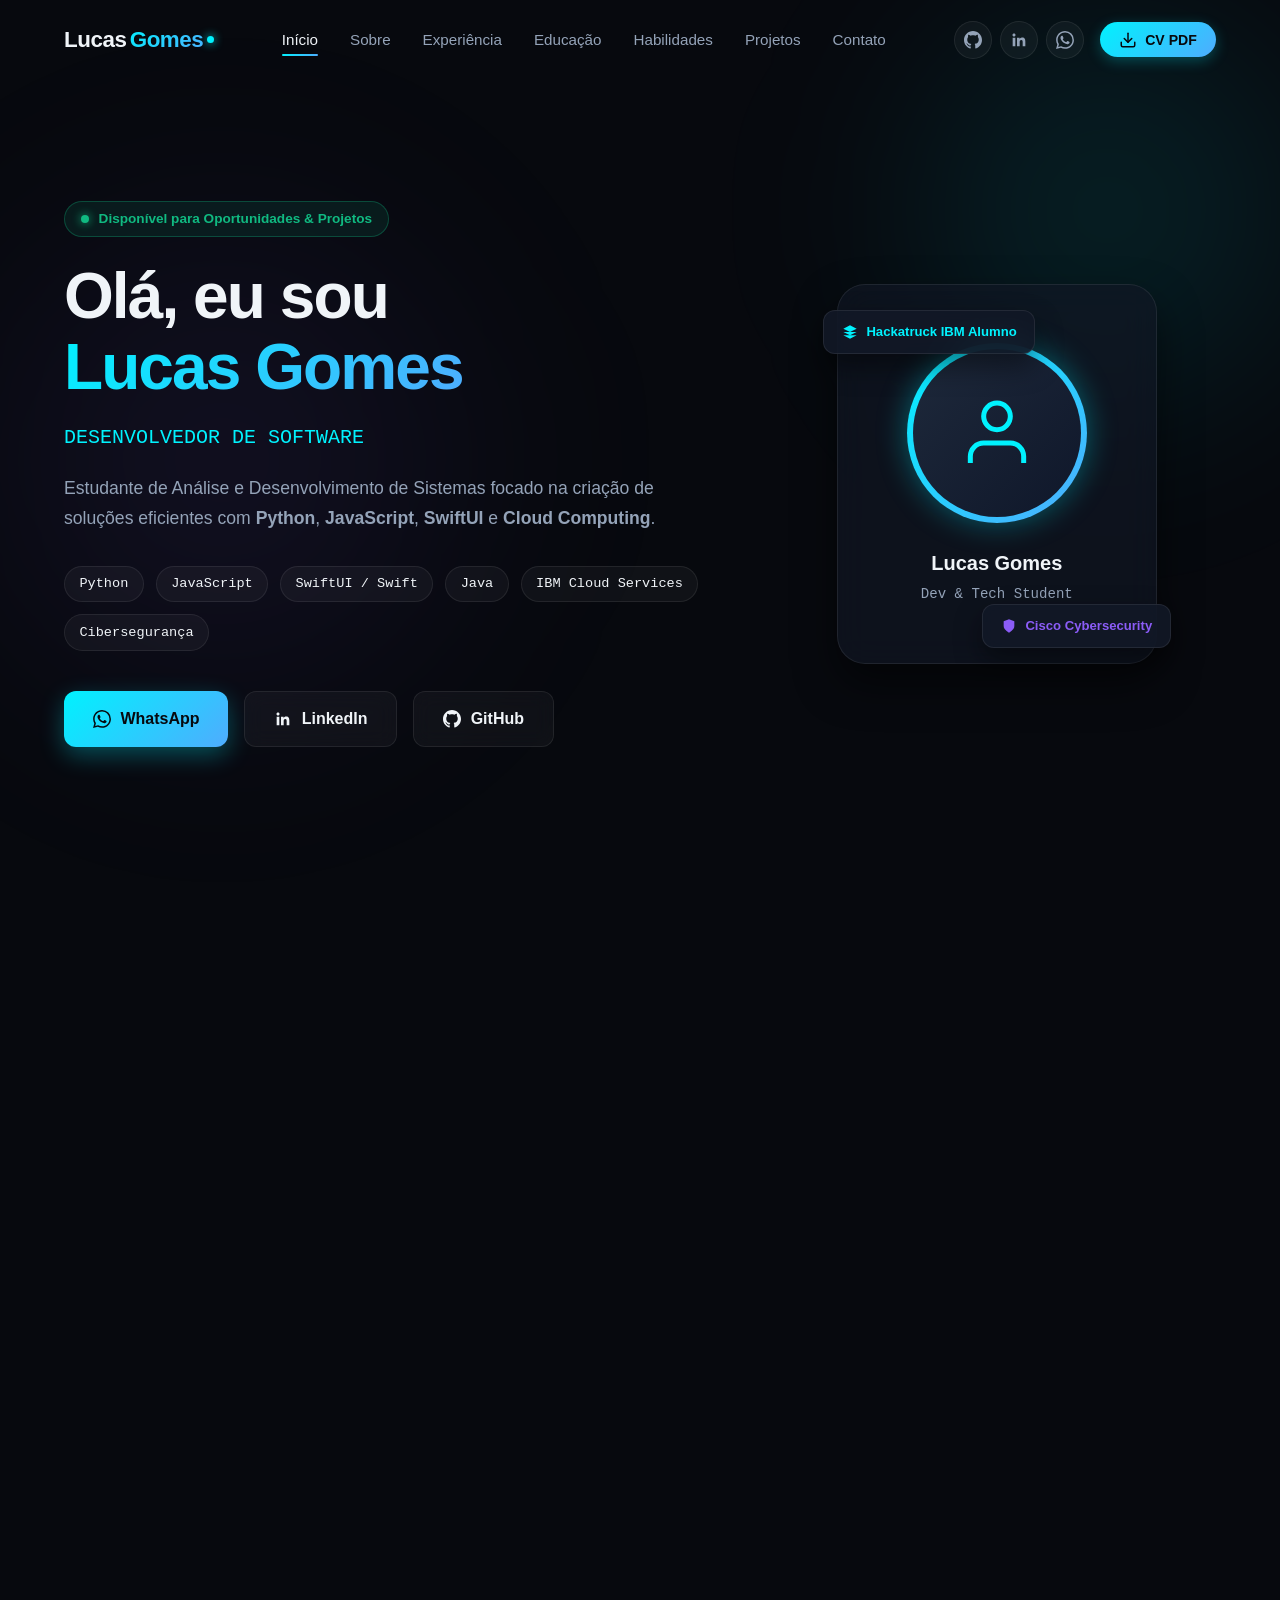
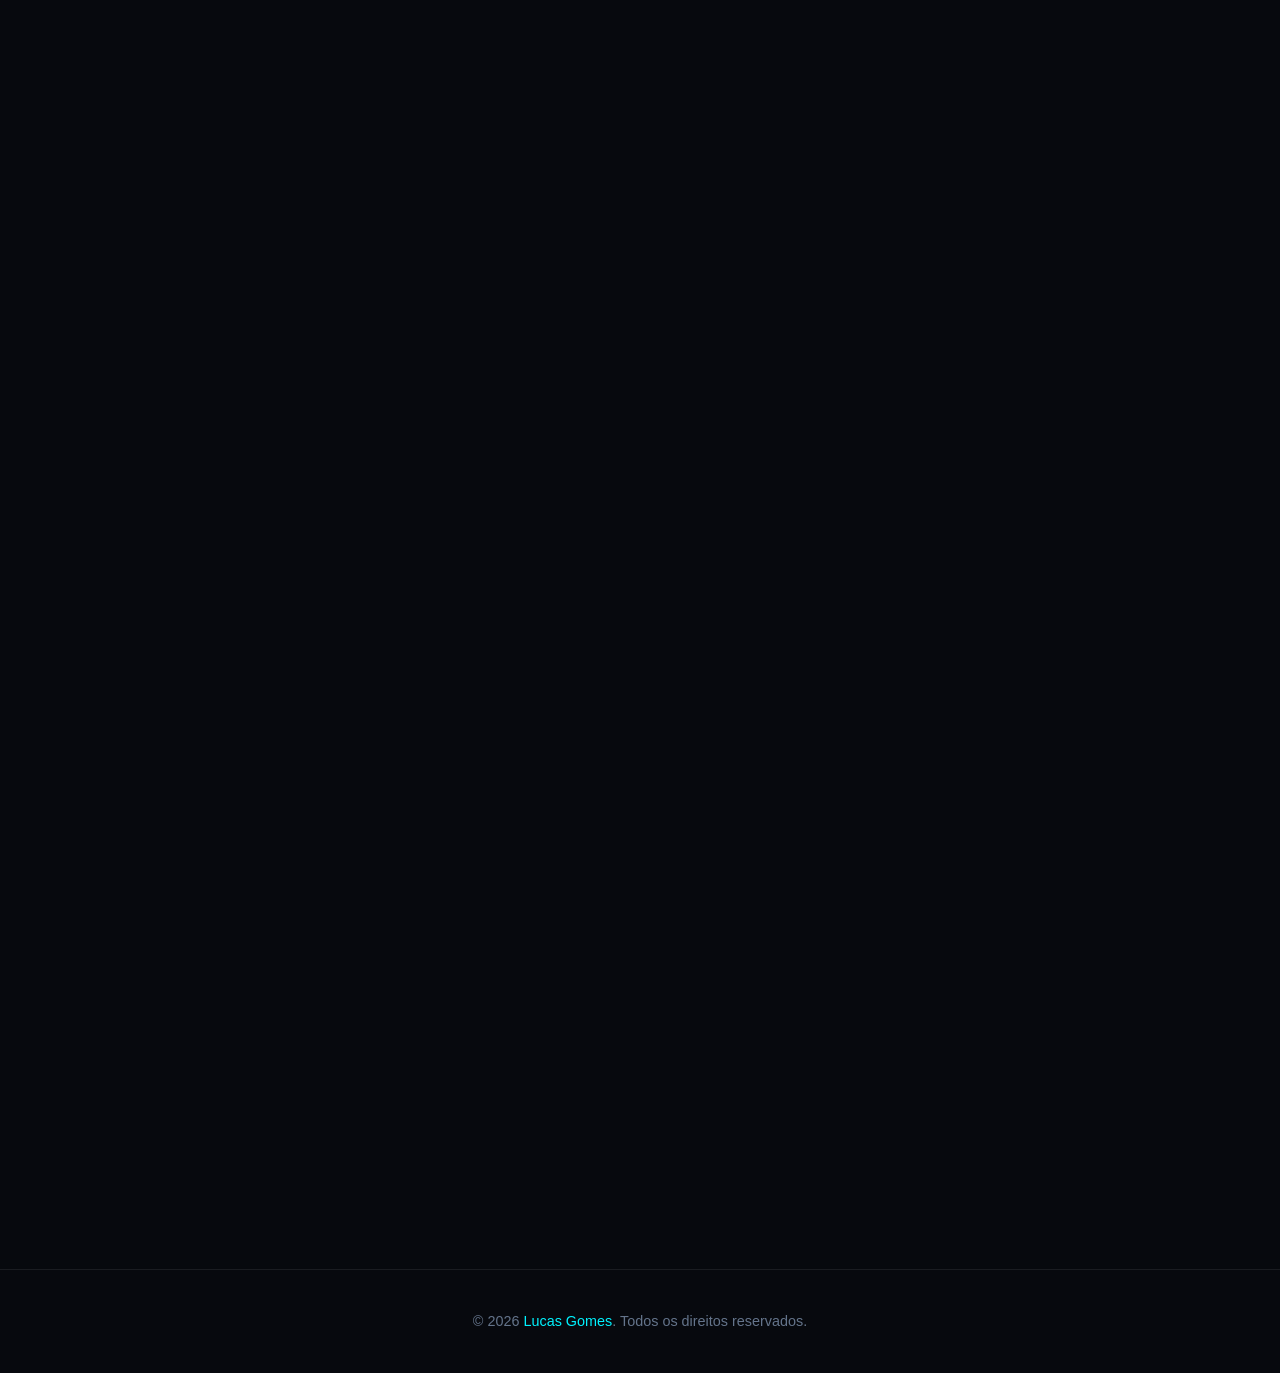
==== index.html @ c1128076 "feat: site curriculo inicial" ====
<!DOCTYPE html>
<html lang="pt-BR" id="html-root">

<head>
  <meta charset="UTF-8" />
  <meta name="viewport" content="width=device-width, initial-scale=1.0" />

  <!-- Primary Meta Tags -->
  <title>Lucas Gomes - Desenvolvedor & Estudante de Tecnologia | Portfólio</title>
  <meta name="title" content="Lucas Gomes - Desenvolvedor & Estudante de Tecnologia | Portfólio" />
  <meta name="description"
    content="Portfólio de Lucas Gomes - Desenvolvedor com foco em Python, JavaScript, SwiftUI, Java e Cloud Services. Confira experiências, formações e projetos." />
  <meta name="keywords"
    content="Lucas Gomes, Desenvolvedor, Python, JavaScript, SwiftUI, Java, IBM Cloud, Cibersegurança, ADS UNIFOR, UFC, Hackatruck, Developer Portfolio" />
  <meta name="author" content="Lucas Gomes" />
  <meta name="theme-color" content="#07090e" />

  <!-- Open Graph / Facebook -->
  <meta property="og:type" content="website" />
  <meta property="og:title" content="Lucas Gomes - Desenvolvedor & Estudante de Tecnologia" />
  <meta property="og:description"
    content="Desenvolvedor com foco em Python, JavaScript, SwiftUI e soluções eficientes. Conheça minhas habilidades e trajetórias." />
  <meta property="og:image" content="https://github.com/luckhaosbb.png" />

  <!-- Twitter Cards -->
  <meta name="twitter:card" content="summary_large_image" />
  <meta name="twitter:title" content="Lucas Gomes - Desenvolvedor & Estudante de Tecnologia" />
  <meta name="twitter:description"
    content="Desenvolvedor com foco em Python, JavaScript, SwiftUI e soluções eficientes. Conheça minhas habilidades e trajetórias." />
  <meta name="twitter:image" content="https://github.com/luckhaosbb.png" />

  <!-- Favicon SVG -->
  <link rel="icon" type="image/svg+xml"
    href="data:image/svg+xml,%3Csvg xmlns='http://www.w3.org/2000/svg' viewBox='0 0 32 32'%3E%3Crect width='32' height='32' rx='8' fill='%2307090e'/%3E%3Ctext x='50%25' y='55%25' font-family='sans-serif' font-size='15' font-weight='800' fill='%2300f2fe' text-anchor='middle' dominant-baseline='middle'%3ELG%3C/text%3E%3C/svg%3E" />

  <!-- Content Security Policy -->
  <meta http-equiv="Content-Security-Policy"
    content="default-src 'self'; script-src 'self'; style-src 'self' https://fonts.googleapis.com; font-src https://fonts.gstatic.com; img-src 'self' data: https://github.com https://*.githubusercontent.com; connect-src 'self';" />

  <!-- Fonts & Icons -->
  <link rel="preconnect" href="https://fonts.googleapis.com" />
  <link rel="preconnect" href="https://fonts.gstatic.com" crossorigin />
  <link rel="stylesheet"
    href="https://fonts.googleapis.com/css2?family=JetBrains+Mono:wght@400;500;600&family=Plus+Jakarta+Sans:wght@300;400;500;600;700;800&display=swap" />
  <link rel="stylesheet" href="style.css" />

  <!-- Schema.org Data Structured JSON-LD -->
  <script type="application/ld+json">
    {
      "@context": "https://schema.org",
      "@type": "Person",
      "name": "Lucas Gomes",
      "jobTitle": "Desenvolvedor de Software",
      "email": "mailto:lucasgomesfor66@gmail.com",
      "telephone": "+5585997893548",
      "address": {
        "@type": "PostalAddress",
        "addressLocality": "Fortaleza",
        "addressRegion": "CE",
        "addressCountry": "BR"
      },
      "sameAs": [
        "https://github.com/luckhaosbb",
        "https://linkedin.com/in/lucas-gomes-ab49582bb"
      ],
      "knowsAbout": [
        "Python",
        "JavaScript",
        "SwiftUI",
        "Swift",
        "Java",
        "IBM Cloud",
        "Cibersegurança",
        "Análise de Dados"
      ]
    }
    </script>
</head>

<body>
  <!-- Accessibility Skip Link -->
  <a href="#main-content" class="skip-link">Pular para o conteúdo principal</a>

  <!-- Ambient Background Particle Lights -->
  <div class="bg-ambient" aria-hidden="true">
    <div class="glow-orb-1"></div>
    <div class="glow-orb-2"></div>
  </div>

  <!-- ═══════════════════════ HEADER / NAVBAR ═══════════════════════ -->
  <header id="navbar" role="banner">
    <div class="container nav-container">
      <a href="#home" class="logo" aria-label="Ir para início">
        Lucas<span class="logo-accent">Gomes</span>
        <span class="logo-dot"></span>
      </a>

      <nav role="navigation" aria-label="Menu principal">
        <ul class="nav-menu" id="nav-menu">
          <li><a href="#home" class="nav-link active">Início</a></li>
          <li><a href="#about" class="nav-link">Sobre</a></li>
          <li><a href="#experience" class="nav-link">Experiência</a></li>
          <li><a href="#education" class="nav-link">Educação</a></li>
          <li><a href="#skills" class="nav-link">Habilidades</a></li>
          <li><a href="#projects" class="nav-link">Projetos</a></li>
          <li><a href="#contact" class="nav-link">Contato</a></li>
        </ul>
      </nav>

      <div class="nav-actions">
        <div class="nav-social" aria-label="Redes sociais">
          <a href="https://github.com/luckhaosbb" target="_blank" rel="noopener noreferrer" class="social-icon"
            title="GitHub (luckhaosbb)" aria-label="GitHub">
            <svg width="18" height="18" viewBox="0 0 24 24" fill="currentColor">
              <path
                d="M12 0c-6.626 0-12 5.373-12 12 0 5.302 3.438 9.8 8.207 11.387.599.111.793-.261.793-.577v-2.234c-3.338.726-4.033-1.416-4.033-1.416-.546-1.387-1.333-1.756-1.333-1.756-1.089-.745.083-.729.083-.729 1.205.084 1.839 1.237 1.839 1.237 1.07 1.834 2.807 1.304 3.492.997.107-.775.418-1.305.762-1.604-2.665-.305-5.467-1.334-5.467-5.931 0-1.311.469-2.381 1.236-3.221-.124-.303-.535-1.524.117-3.176 0 0 1.008-.322 3.301 1.23.957-.266 1.983-.399 3.003-.404 1.02.005 2.047.138 3.006.404 2.291-1.552 3.297-1.23 3.297-1.23.653 1.653.242 2.874.118 3.176.77.84 1.235 1.911 1.235 3.221 0 4.609-2.807 5.624-5.479 5.921.43.372.823 1.102.823 2.222v3.293c0 .319.192.694.801.576 4.765-1.589 8.199-6.086 8.199-11.386 0-6.627-5.373-12-12-12z" />
            </svg>
          </a>
          <a href="https://www.linkedin.com/in/lucas-gomes-ab49582bb/" target="_blank" rel="noopener noreferrer"
            class="social-icon" title="LinkedIn Profile" aria-label="LinkedIn">
            <svg width="18" height="18" viewBox="0 0 24 24" fill="currentColor">
              <path
                d="M20.447 20.452h-3.554v-5.569c0-1.328-.027-3.037-1.852-3.037-1.853 0-2.136 1.445-2.136 2.939v5.667H9.351V9h3.414v1.561h.046c.477-.9 1.637-1.85 3.37-1.85 3.601 0 4.267 2.37 4.267 5.455v6.286zM5.337 7.433c-1.144 0-2.063-.926-2.063-2.065 0-1.138.92-2.063 2.063-2.063 1.14 0 2.064.925 2.064 2.063 0 1.139-.925 2.065-2.064 2.065zm1.782 13.019H3.555V9h3.564v11.452z" />
            </svg>
          </a>
          <a href="https://wa.me/5585997893548?text=Ol%C3%A1%20Lucas!%20Vim%20pelo%20seu%20portf%C3%B3lio"
            target="_blank" rel="noopener noreferrer" class="social-icon" title="WhatsApp (85 9 97893548)"
            aria-label="WhatsApp">
            <svg width="18" height="18" viewBox="0 0 24 24" fill="currentColor">
              <path
                d="M17.472 14.382c-.297-.149-1.758-.867-2.03-.967-.273-.099-.471-.148-.67.15-.197.297-.767.966-.94 1.164-.173.199-.347.223-.644.075-.297-.15-1.255-.463-2.39-1.475-.883-.788-1.48-1.761-1.653-2.059-.173-.297-.018-.458.13-.606.134-.133.298-.347.446-.52.149-.174.198-.298.298-.497.099-.198.05-.371-.025-.52-.075-.149-.669-1.612-.916-2.207-.242-.579-.487-.5-.669-.51-.173-.008-.371-.01-.57-.01-.198 0-.52.074-.792.372-.272.297-1.04 1.016-1.04 2.479 0 1.462 1.065 2.875 1.213 3.074.149.198 2.096 3.2 5.077 4.487.709.306 1.262.489 1.694.625.712.227 1.36.195 1.871.118.571-.085 1.758-.719 2.006-1.413.248-.694.248-1.289.173-1.413-.074-.124-.272-.198-.57-.347m-5.421 7.403h-.004a9.87 9.87 0 01-5.031-1.378l-.361-.214-3.741.982.998-3.648-.235-.374a9.86 9.86 0 01-1.51-5.26c.001-5.45 4.436-9.884 9.888-9.884 2.64 0 5.122 1.03 6.988 2.898a9.825 9.825 0 012.893 6.994c-.003 5.45-4.437 9.884-9.885 9.884m8.413-18.297A11.815 11.815 0 0012.05 0C5.495 0 .16 5.335.157 11.892c0 2.096.547 4.142 1.588 5.945L.057 24l6.305-1.654a11.882 11.882 0 005.683 1.448h.005c6.554 0 11.89-5.335 11.893-11.893a11.821 11.821 0 00-3.48-8.413Z" />
            </svg>
          </a>
        </div>

        <button class="btn-nav-cv" data-action="print" title="Imprimir / Salvar Currículo em PDF">
          <svg width="18" height="18" viewBox="0 0 24 24" fill="none" stroke="currentColor" stroke-width="2"
            stroke-linecap="round" stroke-linejoin="round">
            <path d="M21 15v4a2 2 0 0 1-2 2H5a2 2 0 0 1-2-2v-4" />
            <polyline points="7 10 12 15 17 10" />
            <line x1="12" y1="15" x2="12" y2="3" />
          </svg>
          <span>CV PDF</span>
        </button>

        <button class="mobile-toggle" id="mobile-toggle" aria-label="Abrir menu de navegação" aria-expanded="false">
          <svg width="24" height="24" viewBox="0 0 24 24" fill="none" stroke="currentColor" stroke-width="2">
            <path d="M3 12h18M3 6h18M3 18h18" />
          </svg>
        </button>
      </div>
    </div>
  </header>

  <!-- ═══════════════════════ MAIN CONTENT ═══════════════════════ -->
  <main id="main-content">

    <!-- ═════════ HERO SECTION ═════════ -->
    <section id="home" class="hero">
      <div class="container">
        <div class="hero-grid">

          <div class="hero-content">
            <div class="hero-status-pill">
              <span class="status-dot"></span>
              <span>Disponível para Oportunidades & Projetos</span>
            </div>

            <h1 class="hero-title">
              Olá, eu sou <br />
              <span class="gradient-text">Lucas Gomes</span>
            </h1>

            <p class="hero-subtitle">DESENVOLVEDOR DE SOFTWARE</p>

            <!-- Print-Only Contact Bar for PDF Resume -->
            <div class="print-only print-contact-bar">
              <div class="print-contact-item">
                <svg width="14" height="14" viewBox="0 0 24 24" fill="none" stroke="currentColor" stroke-width="2">
                  <path d="M4 4h16c1.1 0 2 .9 2 2v12c0 1.1-.9 2-2 2H4c-1.1 0-2-.9-2-2V6c0-1.1.9-2 2-2z" />
                  <polyline points="22,6 12,13 2,6" />
                </svg>
                <span>lucasgomesfor66@gmail.com</span>
              </div>
              <div class="print-contact-item">
                <svg width="14" height="14" viewBox="0 0 24 24" fill="none" stroke="currentColor" stroke-width="2">
                  <path
                    d="M22 16.92v3a2 2 0 0 1-2.18 2 19.79 19.79 0 0 1-8.63-3.07 19.5 19.5 0 0 1-6-6 19.79 19.79 0 0 1-3.07-8.67A2 2 0 0 1 4.11 2h3a2 2 0 0 1 2 1.72 12.84 12.84 0 0 0 .7 2.81 2 2 0 0 1-.45 2.11L8.09 9.91a16 16 0 0 0 6 6l1.27-1.27a2 2 0 0 1 2.11-.45 12.84 12.84 0 0 0 2.81.7A2 2 0 0 1 22 16.92z" />
                </svg>
                <span>(85) 9 97893548</span>
              </div>
              <div class="print-contact-item">
                <svg width="14" height="14" viewBox="0 0 24 24" fill="none" stroke="currentColor" stroke-width="2">
                  <path d="M21 10c0 7-9 13-9 13s-9-6-9-13a9 9 0 0 1 18 0z" />
                  <circle cx="12" cy="10" r="3" />
                </svg>
                <span>Fortaleza, CE</span>
              </div>
              <div class="print-contact-item">
                <svg width="14" height="14" viewBox="0 0 24 24" fill="currentColor">
                  <path
                    d="M12 0c-6.626 0-12 5.373-12 12 0 5.302 3.438 9.8 8.207 11.387.599.111.793-.261.793-.577v-2.234c-3.338.726-4.033-1.416-4.033-1.416-.546-1.387-1.333-1.756-1.333-1.756-1.089-.745.083-.729.083-.729 1.205.084 1.839 1.237 1.839 1.237 1.07 1.834 2.807 1.304 3.492.997.107-.775.418-1.305.762-1.604-2.665-.305-5.467-1.334-5.467-5.931 0-1.311.469-2.381 1.236-3.221-.124-.303-.535-1.524.117-3.176 0 0 1.008-.322 3.301 1.23.957-.266 1.983-.399 3.003-.404 1.02.005 2.047.138 3.006.404 2.291-1.552 3.297-1.23 3.297-1.23.653 1.653.242 2.874.118 3.176.77.84 1.235 1.911 1.235 3.221 0 4.609-2.807 5.624-5.479 5.921.43.372.823 1.102.823 2.222v3.293c0 .319.192.694.801.576 4.765-1.589 8.199-6.086 8.199-11.386 0-6.627-5.373-12-12-12z" />
                </svg>
                <span>github.com/luckhaosbb</span>
              </div>
              <div class="print-contact-item">
                <svg width="14" height="14" viewBox="0 0 24 24" fill="currentColor">
                  <path
                    d="M20.447 20.452h-3.554v-5.569c0-1.328-.027-3.037-1.852-3.037-1.853 0-2.136 1.445-2.136 2.939v5.667H9.351V9h3.414v1.561h.046c.477-.9 1.637-1.85 3.37-1.85 3.601 0 4.267 2.37 4.267 5.455v6.286zM5.337 7.433c-1.144 0-2.063-.926-2.063-2.065 0-1.138.92-2.063 2.063-2.063 1.14 0 2.064.925 2.064 2.063 0 1.139-.925 2.065-2.064 2.065zm1.782 13.019H3.555V9h3.564v11.452z" />
                </svg>
                <span>linkedin.com/in/lucas-gomes-ab49582bb</span>
              </div>
            </div>

            <p class="hero-description">
              Estudante de Análise e Desenvolvimento de Sistemas focado na criação de soluções eficientes com
              <strong>Python</strong>, <strong>JavaScript</strong>, <strong>SwiftUI</strong> e <strong>Cloud
                Computing</strong>.
            </p>

            <div class="hero-tech-stack" aria-label="Tecnologias principais">
              <span class="tech-tag">Python</span>
              <span class="tech-tag">JavaScript</span>
              <span class="tech-tag">SwiftUI / Swift</span>
              <span class="tech-tag">Java</span>
              <span class="tech-tag">IBM Cloud Services</span>
              <span class="tech-tag">Cibersegurança</span>
            </div>

            <div class="hero-actions">
              <a href="https://wa.me/5585997893548?text=Ol%C3%A1%20Lucas!!%20Vim%20pelo%20seu%20portf%C3%B3lio"
                target="_blank" rel="noopener noreferrer" class="btn-primary">
                <svg width="18" height="18" viewBox="0 0 24 24" fill="currentColor">
                  <path
                    d="M17.472 14.382c-.297-.149-1.758-.867-2.03-.967-.273-.099-.471-.148-.67.15-.197.297-.767.966-.94 1.164-.173.199-.347.223-.644.075-.297-.15-1.255-.463-2.39-1.475-.883-.788-1.48-1.761-1.653-2.059-.173-.297-.018-.458.13-.606.134-.133.298-.347.446-.52.149-.174.198-.298.298-.497.099-.198.05-.371-.025-.52-.075-.149-.669-1.612-.916-2.207-.242-.579-.487-.5-.669-.51-.173-.008-.371-.01-.57-.01-.198 0-.52.074-.792.372-.272.297-1.04 1.016-1.04 2.479 0 1.462 1.065 2.875 1.213 3.074.149.198 2.096 3.2 5.077 4.487.709.306 1.262.489 1.694.625.712.227 1.36.195 1.871.118.571-.085 1.758-.719 2.006-1.413.248-.694.248-1.289.173-1.413-.074-.124-.272-.198-.57-.347m-5.421 7.403h-.004a9.87 9.87 0 01-5.031-1.378l-.361-.214-3.741.982.998-3.648-.235-.374a9.86 9.86 0 01-1.51-5.26c.001-5.45 4.436-9.884 9.888-9.884 2.64 0 5.122 1.03 6.988 2.898a9.825 9.825 0 012.893 6.994c-.003 5.45-4.437 9.884-9.885 9.884m8.413-18.297A11.815 11.815 0 0012.05 0C5.495 0 .16 5.335.157 11.892c0 2.096.547 4.142 1.588 5.945L.057 24l6.305-1.654a11.882 11.882 0 005.683 1.448h.005c6.554 0 11.89-5.335 11.893-11.893a11.821 11.821 0 00-3.48-8.413Z" />
                </svg>
                <span>WhatsApp</span>
              </a>

              <a href="https://www.linkedin.com/in/lucas-gomes-ab49582bb/" target="_blank" rel="noopener noreferrer"
                class="btn-secondary">
                <svg width="18" height="18" viewBox="0 0 24 24" fill="currentColor">
                  <path
                    d="M20.447 20.452h-3.554v-5.569c0-1.328-.027-3.037-1.852-3.037-1.853 0-2.136 1.445-2.136 2.939v5.667H9.351V9h3.414v1.561h.046c.477-.9 1.637-1.85 3.37-1.85 3.601 0 4.267 2.37 4.267 5.455v6.286zM5.337 7.433c-1.144 0-2.063-.926-2.063-2.065 0-1.138.92-2.063 2.063-2.063 1.14 0 2.064.925 2.064 2.063 0 1.139-.925 2.065-2.064 2.065zm1.782 13.019H3.555V9h3.564v11.452z" />
                </svg>
                <span>LinkedIn</span>
              </a>

              <a href="https://github.com/luckhaosbb" target="_blank" rel="noopener noreferrer" class="btn-secondary">
                <svg width="18" height="18" viewBox="0 0 24 24" fill="currentColor">
                  <path
                    d="M12 0c-6.626 0-12 5.373-12 12 0 5.302 3.438 9.8 8.207 11.387.599.111.793-.261.793-.577v-2.234c-3.338.726-4.033-1.416-4.033-1.416-.546-1.387-1.333-1.756-1.333-1.756-1.089-.745.083-.729.083-.729 1.205.084 1.839 1.237 1.839 1.237 1.07 1.834 2.807 1.304 3.492.997.107-.775.418-1.305.762-1.604-2.665-.305-5.467-1.334-5.467-5.931 0-1.311.469-2.381 1.236-3.221-.124-.303-.535-1.524.117-3.176 0 0 1.008-.322 3.301 1.23.957-.266 1.983-.399 3.003-.404 1.02.005 2.047.138 3.006.404 2.291-1.552 3.297-1.23 3.297-1.23.653 1.653.242 2.874.118 3.176.77.84 1.235 1.911 1.235 3.221 0 4.609-2.807 5.624-5.479 5.921.43.372.823 1.102.823 2.222v3.293c0 .319.192.694.801.576 4.765-1.589 8.199-6.086 8.199-11.386 0-6.627-5.373-12-12-12z" />
                </svg>
                <span>GitHub</span>
              </a>
            </div>
          </div>

          <!-- Avatar / Card Interativo -->
          <div class="hero-avatar-wrapper">
            <div class="avatar-card">
              <div class="avatar-image-frame">
                <img src="https://github.com/luckhaosbb.png" alt="Foto de perfil de Lucas Gomes" class="avatar-img"
                  id="avatar-img" width="180" height="180" fetchpriority="high" />
                <div class="avatar-svg-placeholder" id="avatar-placeholder">
                  <svg width="80" height="80" viewBox="0 0 24 24" fill="none" stroke="currentColor" stroke-width="1.5">
                    <path d="M20 21v-2a4 4 0 0 0-4-4H8a4 4 0 0 0-4 4v2" />
                    <circle cx="12" cy="7" r="4" />
                  </svg>
                </div>
              </div>

              <div class="avatar-info">
                <h3 class="avatar-name">Lucas Gomes</h3>
                <p class="avatar-role">Dev & Tech Student</p>
              </div>

              <!-- Badges Flutuantes -->
              <div class="floating-badge badge-1">
                <svg width="16" height="16" viewBox="0 0 24 24" fill="currentColor">
                  <path d="M12 2L2 7l10 5 10-5-10-5zM2 17l10 5 10-5M2 12l10 5 10-5" />
                </svg>
                <span>Hackatruck IBM Alumno</span>
              </div>

              <div class="floating-badge badge-2">
                <svg width="16" height="16" viewBox="0 0 24 24" fill="currentColor">
                  <path d="M12 22s8-4 8-10V5l-8-3-8 3v7c0 6 8 10 8 10z" />
                </svg>
                <span>Cisco Cybersecurity</span>
              </div>
            </div>
          </div>

        </div>
      </div>
    </section>

    <!-- ═════════ ABOUT / PERFIL SECTION ═════════ -->
    <section id="about" class="reveal">
      <div class="container">
        <div class="section-title-wrap">
          <span class="section-tag">// APRESENTAÇÃO</span>
          <h2 class="section-title">Sobre Mim</h2>
        </div>

        <div class="about-grid">
          <div class="glass-card about-text">
            <p>
              Sou estudante de programação comprometido com a evolução contínua e a aplicação prática da tecnologia para
              resolver problemas reais com eficiência e qualidade.
            </p>
            <p>
              Com sólida base acadêmica em <span class="about-highlight">Análise e Desenvolvimento de Sistemas
                (UNIFOR)</span> e background em <span class="about-highlight">Física (UFC)</span>, possuo forte
              capacidade analítica, facilidade para lógica de programação e autodidatismo.
            </p>
            <p>
              Recentemente participei da capacitação imersiva do <span class="about-highlight">Hackatruck MakerSpace
                (IBM & Instituto Eldorado)</span>, desenvolvendo aplicações em SwiftUI integradas a serviços de
              Inteligência Artificial e Cloud.
            </p>
          </div>

          <div class="quick-stats">
            <div class="stat-item">
              <div class="stat-number">100h+</div>
              <div class="stat-label">Capacitação Imersiva Cloud Swift/IBM</div>
            </div>

            <div class="stat-item">
              <div class="stat-number">4+</div>
              <div class="stat-label">Tecnologias Principais (Python, JS, Java, Swift)</div>
            </div>

            <div class="stat-item">
              <div class="stat-number">UFC</div>
              <div class="stat-label">Monitoria em Fundamentos de Programação</div>
            </div>

            <div class="stat-item">
              <div class="stat-number">2026</div>
              <div class="stat-label">Trilha Cibersegurança Júnior (Cisco)</div>
            </div>
          </div>
        </div>
      </div>
    </section>

    <!-- ═════════ EXPERIENCE SECTION (TIMELINE) ═════════ -->
    <section id="experience" class="reveal">
      <div class="container">
        <div class="section-title-wrap">
          <span class="section-tag">// TRAJETÓRIA</span>
          <h2 class="section-title">Experiência Profissional</h2>
        </div>

        <div class="timeline">

          <!-- Experience 1 -->
          <div class="timeline-item">
            <div class="timeline-dot"></div>
            <div class="glass-card">
              <div class="timeline-header">
                <div>
                  <h3 class="timeline-role">Motion Designer</h3>
                  <div class="timeline-company">Construmídia — Publicidade e Propaganda OOH</div>
                </div>
                <span class="timeline-period">2022 — Atual</span>
              </div>
              <ul class="timeline-list">
                <li>Criação e animação de conteúdos audiovisuais voltados para mídia Out of Home (OOH) e painéis
                  digitais de LED.</li>
                <li>Gestão de prazos, otimização de renderização e adaptação técnica para telas de grande formato.</li>
                <li>Trabalho colaborativo focado na eficiência e comunicação de alta performance visual.</li>
              </ul>
            </div>
          </div>

          <!-- Experience 2 -->
          <div class="timeline-item">
            <div class="timeline-dot"></div>
            <div class="glass-card">
              <div class="timeline-header">
                <div>
                  <h3 class="timeline-role">Monitor — Fundamentos de Programação</h3>
                  <div class="timeline-company">Universidade Federal do Ceará (UFC) | Curso de Física</div>
                </div>
                <span class="timeline-period">2023</span>
              </div>
              <ul class="timeline-list">
                <li>Auxílio direto e suporte acadêmico a estudantes no aprendizado de lógica de programação e estruturas
                  de dados.</li>
                <li>Reforço prático dos conceitos fundamentais de algoritmos e resolução de problemas computacionais.
                </li>
                <li>Desenvolvimento de metodologias claras de comunicação e mentoria técnica.</li>
              </ul>
            </div>
          </div>

        </div>
      </div>
    </section>

    <!-- ═════════ EDUCATION SECTION ═════════ -->
    <section id="education" class="reveal">
      <div class="container">
        <div class="section-title-wrap">
          <span class="section-tag">// FORMAÇÃO ACADÊMICA</span>
          <h2 class="section-title">Educação & Especializações</h2>
        </div>

        <div class="edu-grid">

          <!-- Edu 1 -->
          <div class="glass-card edu-card">
            <div class="edu-icon-wrap">
              <svg width="24" height="24" viewBox="0 0 24 24" fill="none" stroke="currentColor" stroke-width="2">
                <path d="M12 2L2 7l10 5 10-5-10-5zM2 17l10 5 10-5M2 12l10 5 10-5" />
              </svg>
            </div>
            <span class="edu-institution">Instituto Eldorado & IBM</span>
            <h3 class="edu-degree">Hackatruck MakerSpace</h3>
            <p class="edu-meta">Nov. 2025 | Carga Horária: 100h</p>
            <ul class="edu-details">
              <li>Práticas de Cloud Services e desenvolvimento iOS usando Swift e SwiftUI.</li>
              <li>Integração de serviços IBM Cloud: Node-RED, Speech to Text, Text to Speech e Translate.</li>
              <li>Criação de interfaces responsivas com SwiftUI Views, Lists e Navigation.</li>
              <li>Metodologia Challenge-Based Learning (CBL) aplicada a projetos reais.</li>
            </ul>
          </div>

          <!-- Edu 2 -->
          <div class="glass-card edu-card">
            <div class="edu-icon-wrap">
              <svg width="24" height="24" viewBox="0 0 24 24" fill="none" stroke="currentColor" stroke-width="2">
                <path d="M22 10v6M2 10l10-5 10 5-10 5z" />
                <path d="M6 12v5c3 3 9 3 12 0v-5" />
              </svg>
            </div>
            <span class="edu-institution">UNIFOR — Universidade de Fortaleza</span>
            <h3 class="edu-degree">Análise e Desenvolvimento de Sistemas</h3>
            <p class="edu-meta">Graduação (2025 — Em Andamento)</p>
            <ul class="edu-details">
              <li>Fundamentos sólidos de JavaScript e desenvolvimento web.</li>
              <li>Programação estruturada e orientada a objetos em Java.</li>
              <li>Desenvolvimento de projetos integradores e engenharia de software.</li>
            </ul>
          </div>

          <!-- Edu 3 -->
          <div class="glass-card edu-card">
            <div class="edu-icon-wrap">
              <svg width="24" height="24" viewBox="0 0 24 24" fill="none" stroke="currentColor" stroke-width="2">
                <path d="M12 22s8-4 8-10V5l-8-3-8 3v7c0 6 8 10 8 10z" />
              </svg>
            </div>
            <span class="edu-institution">Cisco Networking Academy</span>
            <h3 class="edu-degree">Trilha Cibersegurança Júnior</h3>
            <p class="edu-meta">Especialização (Cursando 2026)</p>
            <ul class="edu-details">
              <li>Fundamentos de Segurança da Informação e Ethical Hacking básico.</li>
              <li>Redes de computadores, arquitetura de protocolos e análise de pacotes.</li>
              <li>Introdução a operações SOC e análise de vulnerabilidades.</li>
            </ul>
          </div>

          <!-- Edu 4 -->
          <div class="glass-card edu-card">
            <div class="edu-icon-wrap">
              <svg width="24" height="24" viewBox="0 0 24 24" fill="none" stroke="currentColor" stroke-width="2">
                <line x1="18" y1="20" x2="18" y2="10" />
                <line x1="12" y1="20" x2="12" y2="4" />
                <line x1="6" y1="20" x2="6" y2="14" />
              </svg>
            </div>
            <span class="edu-institution">UFC — Universidade Federal do Ceará</span>
            <h3 class="edu-degree">Física (Graduação)</h3>
            <p class="edu-meta">Turma de 2023</p>
            <ul class="edu-details">
              <li>Manipulação e análise estatística de dados científicos utilizando Python.</li>
              <li>Raciocínio lógico quantitativo e resolução avançada de modelos matemáticos.</li>
            </ul>
          </div>

        </div>
      </div>
    </section>

    <!-- ═════════ SKILLS SECTION ═════════ -->
    <section id="skills" class="reveal">
      <div class="container">
        <div class="section-title-wrap">
          <span class="section-tag">// COMPETÊNCIAS</span>
          <h2 class="section-title">Habilidades & Tecnologias</h2>
        </div>

        <div class="skills-filter">
          <button class="filter-btn active" data-filter="all">Todas</button>
          <button class="filter-btn" data-filter="lang">Linguagens</button>
          <button class="filter-btn" data-filter="cloud">Cloud & Tools</button>
          <button class="filter-btn" data-filter="sec">Cibersegurança</button>
          <button class="filter-btn" data-filter="soft">Competências</button>
        </div>

        <div class="skills-grid" id="skills-grid">

          <!-- Python -->
          <div class="skill-card" data-category="lang">
            <div class="skill-icon">🐍</div>
            <div class="skill-info">
              <h4>Python</h4>
              <p>Manipulação de dados & scripts</p>
            </div>
          </div>

          <!-- JavaScript -->
          <div class="skill-card" data-category="lang">
            <div class="skill-icon">⚡</div>
            <div class="skill-info">
              <h4>JavaScript</h4>
              <p>Lógica web & interatividade</p>
            </div>
          </div>

          <!-- SwiftUI & Swift -->
          <div class="skill-card" data-category="lang">
            <div class="skill-icon">📱</div>
            <div class="skill-info">
              <h4>Swift & SwiftUI</h4>
              <p>Apps iOS & interfaces modernas</p>
            </div>
          </div>

          <!-- Java -->
          <div class="skill-card" data-category="lang">
            <div class="skill-icon">☕</div>
            <div class="skill-info">
              <h4>Java</h4>
              <p>POO & Desenvolvimento Backend</p>
            </div>
          </div>

          <!-- IBM Cloud -->
          <div class="skill-card" data-category="cloud">
            <div class="skill-icon">☁️</div>
            <div class="skill-info">
              <h4>IBM Cloud Services</h4>
              <p>Node-RED & Watson Speech/Text</p>
            </div>
          </div>

          <!-- Git & GitHub -->
          <div class="skill-card" data-category="cloud">
            <div class="skill-icon">📦</div>
            <div class="skill-info">
              <h4>Git & GitHub</h4>
              <p>Controle de versão de código</p>
            </div>
          </div>

          <!-- Ethical Hacking -->
          <div class="skill-card" data-category="sec">
            <div class="skill-icon">🛡️</div>
            <div class="skill-info">
              <h4>Ethical Hacking Básico</h4>
              <p>Identificação de vulnerabilidades</p>
            </div>
          </div>

          <!-- Protocolos & Redes -->
          <div class="skill-card" data-category="sec">
            <div class="skill-icon">🌐</div>
            <div class="skill-info">
              <h4>Redes & Protocolos</h4>
              <p>Fundamentos de comunicação</p>
            </div>
          </div>

          <!-- Soft Skill: Trabalho em Equipe -->
          <div class="skill-card" data-category="soft">
            <div class="skill-icon">🤝</div>
            <div class="skill-info">
              <h4>Trabalho em Equipe</h4>
              <p>Colaboração e sinergia</p>
            </div>
          </div>

          <!-- Soft Skill: Proatividade -->
          <div class="skill-card" data-category="soft">
            <div class="skill-icon">🚀</div>
            <div class="skill-info">
              <h4>Proatividade</h4>
              <p>Foco na resolução de desafios</p>
            </div>
          </div>

          <!-- Soft Skill: Autodidatismo -->
          <div class="skill-card" data-category="soft">
            <div class="skill-icon">📚</div>
            <div class="skill-info">
              <h4>Autodidatismo</h4>
              <p>Aprendizado rápido e contínuo</p>
            </div>
          </div>

        </div>
      </div>
    </section>

    <!-- ═════════ PROJECTS SECTION ═════════ -->
    <section id="projects" class="reveal">
      <div class="container">
        <div class="section-title-wrap">
          <span class="section-tag">// PORTFÓLIO DE PROJETOS</span>
          <h2 class="section-title">Projetos & Aplicações</h2>
        </div>

        <div class="projects-grid">

          <!-- Project 1 -->
          <div class="glass-card project-card">
            <div class="project-header">
              <svg class="folder-icon" width="36" height="36" viewBox="0 0 24 24" fill="none" stroke="currentColor"
                stroke-width="1.8">
                <path d="M22 19a2 2 0 0 1-2 2H4a2 2 0 0 1-2-2V5a2 2 0 0 1 2-2h5l2 3h9a2 2 0 0 1 2 2z" />
              </svg>
              <div class="project-links">
                <a href="https://github.com/luckhaosbb" target="_blank" rel="noopener noreferrer"
                  class="project-link-icon" title="Ver no GitHub">
                  <svg width="20" height="20" viewBox="0 0 24 24" fill="currentColor">
                    <path
                      d="M12 0c-6.626 0-12 5.373-12 12 0 5.302 3.438 9.8 8.207 11.387.599.111.793-.261.793-.577v-2.234c-3.338.726-4.033-1.416-4.033-1.416-.546-1.387-1.333-1.756-1.333-1.756-1.089-.745.083-.729.083-.729 1.205.084 1.839 1.237 1.839 1.237 1.07 1.834 2.807 1.304 3.492.997.107-.775.418-1.305.762-1.604-2.665-.305-5.467-1.334-5.467-5.931 0-1.311.469-2.381 1.236-3.221-.124-.303-.535-1.524.117-3.176 0 0 1.008-.322 3.301 1.23.957-.266 1.983-.399 3.003-.404 1.02.005 2.047.138 3.006.404 2.291-1.552 3.297-1.23 3.297-1.23.653 1.653.242 2.874.118 3.176.77.84 1.235 1.911 1.235 3.221 0 4.609-2.807 5.624-5.479 5.921.43.372.823 1.102.823 2.222v3.293c0 .319.192.694.801.576 4.765-1.589 8.199-6.086 8.199-11.386 0-6.627-5.373-12-12-12z" />
                  </svg>
                </a>
              </div>
            </div>

            <h3 class="project-title">Hackatruck Cloud App (iOS)</h3>
            <p class="project-desc">
              Aplicação iOS em Swift e SwiftUI desenvolvida durante o programa Hackatruck MakerSpace, integrada às APIs
              do IBM Cloud (Watson Speech & Text).
            </p>

            <div class="project-tags">
              <span class="project-tag">SwiftUI</span>
              <span class="project-tag">IBM Cloud</span>
              <span class="project-tag">Node-RED</span>
              <span class="project-tag">CBL</span>
            </div>
          </div>

          <!-- Project 2 -->
          <div class="glass-card project-card">
            <div class="project-header">
              <svg class="folder-icon" width="36" height="36" viewBox="0 0 24 24" fill="none" stroke="currentColor"
                stroke-width="1.8">
                <path d="M22 19a2 2 0 0 1-2 2H4a2 2 0 0 1-2-2V5a2 2 0 0 1 2-2h5l2 3h9a2 2 0 0 1 2 2z" />
              </svg>
              <div class="project-links">
                <a href="https://github.com/luckhaosbb" target="_blank" rel="noopener noreferrer"
                  class="project-link-icon" title="Ver no GitHub">
                  <svg width="20" height="20" viewBox="0 0 24 24" fill="currentColor">
                    <path
                      d="M12 0c-6.626 0-12 5.373-12 12 0 5.302 3.438 9.8 8.207 11.387.599.111.793-.261.793-.577v-2.234c-3.338.726-4.033-1.416-4.033-1.416-.546-1.387-1.333-1.756-1.333-1.756-1.089-.745.083-.729.083-.729 1.205.084 1.839 1.237 1.839 1.237 1.07 1.834 2.807 1.304 3.492.997.107-.775.418-1.305.762-1.604-2.665-.305-5.467-1.334-5.467-5.931 0-1.311.469-2.381 1.236-3.221-.124-.303-.535-1.524.117-3.176 0 0 1.008-.322 3.301 1.23.957-.266 1.983-.399 3.003-.404 1.02.005 2.047.138 3.006.404 2.291-1.552 3.297-1.23 3.297-1.23.653 1.653.242 2.874.118 3.176.77.84 1.235 1.911 1.235 3.221 0 4.609-2.807 5.624-5.479 5.921.43.372.823 1.102.823 2.222v3.293c0 .319.192.694.801.576 4.765-1.589 8.199-6.086 8.199-11.386 0-6.627-5.373-12-12-12z" />
                  </svg>
                </a>
              </div>
            </div>

            <h3 class="project-title">Análise de Dados com Python</h3>
            <p class="project-desc">
              Scripts e rotinas em Python voltados para manipulação de datasets, estatística descritiva e tratamento de
              dados desenvolvidos na UFC.
            </p>

            <div class="project-tags">
              <span class="project-tag">Python</span>
              <span class="project-tag">Data Analysis</span>
              <span class="project-tag">Estatística</span>
            </div>
          </div>

          <!-- Project 3 -->
          <div class="glass-card project-card">
            <div class="project-header">
              <svg class="folder-icon" width="36" height="36" viewBox="0 0 24 24" fill="none" stroke="currentColor"
                stroke-width="1.8">
                <path d="M22 19a2 2 0 0 1-2 2H4a2 2 0 0 1-2-2V5a2 2 0 0 1 2-2h5l2 3h9a2 2 0 0 1 2 2z" />
              </svg>
              <div class="project-links">
                <a href="https://github.com/luckhaosbb" target="_blank" rel="noopener noreferrer"
                  class="project-link-icon" title="Ver no GitHub">
                  <svg width="20" height="20" viewBox="0 0 24 24" fill="currentColor">
                    <path
                      d="M12 0c-6.626 0-12 5.373-12 12 0 5.302 3.438 9.8 8.207 11.387.599.111.793-.261.793-.577v-2.234c-3.338.726-4.033-1.416-4.033-1.416-.546-1.387-1.333-1.756-1.333-1.756-1.089-.745.083-.729.083-.729 1.205.084 1.839 1.237 1.839 1.237 1.07 1.834 2.807 1.304 3.492.997.107-.775.418-1.305.762-1.604-2.665-.305-5.467-1.334-5.467-5.931 0-1.311.469-2.381 1.236-3.221-.124-.303-.535-1.524.117-3.176 0 0 1.008-.322 3.301 1.23.957-.266 1.983-.399 3.003-.404 1.02.005 2.047.138 3.006.404 2.291-1.552 3.297-1.23 3.297-1.23.653 1.653.242 2.874.118 3.176.77.84 1.235 1.911 1.235 3.221 0 4.609-2.807 5.624-5.479 5.921.43.372.823 1.102.823 2.222v3.293c0 .319.192.694.801.576 4.765-1.589 8.199-6.086 8.199-11.386 0-6.627-5.373-12-12-12z" />
                  </svg>
                </a>
              </div>
            </div>

            <h3 class="project-title">Sistemas e Aplicações em Java</h3>
            <p class="project-desc">
              Sistemas desenvolvidos na UNIFOR aplicando Programação Orientada a Objetos (POO), estruturas de dados e
              lógica de software em Java.
            </p>

            <div class="project-tags">
              <span class="project-tag">Java</span>
              <span class="project-tag">POO</span>
              <span class="project-tag">Algoritmos</span>
            </div>
          </div>

        </div>
      </div>
    </section>

    <!-- ═════════ CONTACT SECTION ═════════ -->
    <section id="contact" class="reveal">
      <div class="container contact-wrap">
        <div class="section-title-wrap">
          <span class="section-tag">// VAMOS CONVERSAR?</span>
          <h2 class="section-title">Entre em Contato</h2>
        </div>

        <div class="contact-cards-grid">

          <!-- Email Card -->
          <button type="button" class="glass-card contact-card" data-copy="lucasgomesfor66@gmail.com"
            data-copy-label="E-mail" aria-label="Copiar e-mail lucasgomesfor66@gmail.com">
            <div class="contact-icon">
              <svg width="24" height="24" viewBox="0 0 24 24" fill="none" stroke="currentColor" stroke-width="2">
                <path d="M4 4h16c1.1 0 2 .9 2 2v12c0 1.1-.9 2-2 2H4c-1.1 0-2-.9-2-2V6c0-1.1.9-2 2-2z" />
                <polyline points="22,6 12,13 2,6" />
              </svg>
            </div>
            <span class="contact-title">E-mail</span>
            <div class="contact-value">lucasgomesfor66@gmail.com</div>
            <span class="contact-copy-hint">Clique para copiar</span>
          </button>

          <!-- Phone Card -->
          <button type="button" class="glass-card contact-card" data-copy="(85) 9 97893548" data-copy-label="Telefone"
            aria-label="Copiar telefone (85) 9 97893548">
            <div class="contact-icon">
              <svg width="24" height="24" viewBox="0 0 24 24" fill="none" stroke="currentColor" stroke-width="2">
                <path
                  d="M22 16.92v3a2 2 0 0 1-2.18 2 19.79 19.79 0 0 1-8.63-3.07 19.5 19.5 0 0 1-6-6 19.79 19.79 0 0 1-3.07-8.67A2 2 0 0 1 4.11 2h3a2 2 0 0 1 2 1.72 12.84 12.84 0 0 0 .7 2.81 2 2 0 0 1-.45 2.11L8.09 9.91a16 16 0 0 0 6 6l1.27-1.27a2 2 0 0 1 2.11-.45 12.84 12.84 0 0 0 2.81.7A2 2 0 0 1 22 16.92z" />
              </svg>
            </div>
            <span class="contact-title">Telefone / WhatsApp</span>
            <div class="contact-value">(85) 9 97893548</div>
            <span class="contact-copy-hint">Clique para copiar</span>
          </button>

          <!-- Location Card -->
          <div class="glass-card contact-card">
            <div class="contact-icon">
              <svg width="24" height="24" viewBox="0 0 24 24" fill="none" stroke="currentColor" stroke-width="2">
                <path d="M21 10c0 7-9 13-9 13s-9-6-9-13a9 9 0 0 1 18 0z" />
                <circle cx="12" cy="10" r="3" />
              </svg>
            </div>
            <span class="contact-title">Localização</span>
            <div class="contact-value">Fortaleza, CE - Brasil</div>
            <span class="contact-copy-hint">Presencial & Remoto</span>
          </div>

        </div>

        <div class="social-links-bar">
          <a href="https://wa.me/5585997893548?text=Olá%20Lucas!!%20Vim%20pelo%20seu%20portfólio" target="_blank"
            rel="noopener noreferrer" class="social-btn">
            <svg width="20" height="20" viewBox="0 0 24 24" fill="currentColor">
              <path
                d="M17.472 14.382c-.297-.149-1.758-.867-2.03-.967-.273-.099-.471-.148-.67.15-.197.297-.767.966-.94 1.164-.173.199-.347.223-.644.075-.297-.15-1.255-.463-2.39-1.475-.883-.788-1.48-1.761-1.653-2.059-.173-.297-.018-.458.13-.606.134-.133.298-.347.446-.52.149-.174.198-.298.298-.497.099-.198.05-.371-.025-.52-.075-.149-.669-1.612-.916-2.207-.242-.579-.487-.5-.669-.51-.173-.008-.371-.01-.57-.01-.198 0-.52.074-.792.372-.272.297-1.04 1.016-1.04 2.479 0 1.462 1.065 2.875 1.213 3.074.149.198 2.096 3.2 5.077 4.487.709.306 1.262.489 1.694.625.712.227 1.36.195 1.871.118.571-.085 1.758-.719 2.006-1.413.248-.694.248-1.289.173-1.413-.074-.124-.272-.198-.57-.347m-5.421 7.403h-.004a9.87 9.87 0 01-5.031-1.378l-.361-.214-3.741.982.998-3.648-.235-.374a9.86 9.86 0 01-1.51-5.26c.001-5.45 4.436-9.884 9.888-9.884 2.64 0 5.122 1.03 6.988 2.898a9.825 9.825 0 012.893 6.994c-.003 5.45-4.437 9.884-9.885 9.884m8.413-18.297A11.815 11.815 0 0012.05 0C5.495 0 .16 5.335.157 11.892c0 2.096.547 4.142 1.588 5.945L.057 24l6.305-1.654a11.882 11.882 0 005.683 1.448h.005c6.554 0 11.89-5.335 11.893-11.893a11.821 11.821 0 00-3.48-8.413Z" />
            </svg>
            <span>Conversar no WhatsApp</span>
          </a>

          <a href="https://github.com/luckhaosbb" target="_blank" rel="noopener noreferrer" class="social-btn">
            <svg width="20" height="20" viewBox="0 0 24 24" fill="currentColor">
              <path
                d="M12 0c-6.626 0-12 5.373-12 12 0 5.302 3.438 9.8 8.207 11.387.599.111.793-.261.793-.577v-2.234c-3.338.726-4.033-1.416-4.033-1.416-.546-1.387-1.333-1.756-1.333-1.756-1.089-.745.083-.729.083-.729 1.205.084 1.839 1.237 1.839 1.237 1.07 1.834 2.807 1.304 3.492.997.107-.775.418-1.305.762-1.604-2.665-.305-5.467-1.334-5.467-5.931 0-1.311.469-2.381 1.236-3.221-.124-.303-.535-1.524.117-3.176 0 0 1.008-.322 3.301 1.23.957-.266 1.983-.399 3.003-.404 1.02.005 2.047.138 3.006.404 2.291-1.552 3.297-1.23 3.297-1.23.653 1.653.242 2.874.118 3.176.77.84 1.235 1.911 1.235 3.221 0 4.609-2.807 5.624-5.479 5.921.43.372.823 1.102.823 2.222v3.293c0 .319.192.694.801.576 4.765-1.589 8.199-6.086 8.199-11.386 0-6.627-5.373-12-12-12z" />
            </svg>
            <span>GitHub (luckhaosbb)</span>
          </a>

          <a href="https://www.linkedin.com/in/lucas-gomes-ab49582bb/" target="_blank" rel="noopener noreferrer"
            class="social-btn">
            <svg width="20" height="20" viewBox="0 0 24 24" fill="currentColor">
              <path
                d="M20.447 20.452h-3.554v-5.569c0-1.328-.027-3.037-1.852-3.037-1.853 0-2.136 1.445-2.136 2.939v5.667H9.351V9h3.414v1.561h.046c.477-.9 1.637-1.85 3.37-1.85 3.601 0 4.267 2.37 4.267 5.455v6.286zM5.337 7.433c-1.144 0-2.063-.926-2.063-2.065 0-1.138.92-2.063 2.063-2.063 1.14 0 2.064.925 2.064 2.063 0 1.139-.925 2.065-2.064 2.065zm1.782 13.019H3.555V9h3.564v11.452z" />
            </svg>
            <span>LinkedIn</span>
          </a>
        </div>
      </div>
    </section>

  </main>

  <!-- ═══════════════════════ FOOTER ═══════════════════════ -->
  <footer>
    <div class="container">
      <p>© 2026 <span class="footer-accent">Lucas Gomes</span>. Todos os direitos reservados.</p>
    </div>
  </footer>

  <script src="scripts.js"></script>
</body>

</html>
---- style.css ----
/* ==========================================================================
   LUCAS GOMES PORTFOLIO & RESUME - MODERN DARK GLASSMORPHISM STYLESHEET
   ========================================================================== */

:root {
  /* Color Palette */
  --bg-dark: #07090e;
  --bg-card: rgba(18, 24, 38, 0.65);
  --bg-card-hover: rgba(28, 36, 56, 0.85);
  --border-color: rgba(255, 255, 255, 0.08);
  --border-glow: rgba(0, 242, 254, 0.3);

  --text-main: #f0f4f8;
  --text-muted: #94a3b8;
  --text-dim: #64748b;

  --accent-cyan: #00f2fe;
  --accent-blue: #3b82f6;
  --accent-purple: #8b5cf6;
  --accent-emerald: #10b981;

  --gradient-primary: linear-gradient(135deg, #00f2fe 0%, #4facfe 100%);
  --gradient-accent: linear-gradient(135deg, #3b82f6 0%, #8b5cf6 100%);
  --gradient-glow: radial-gradient(circle at center, rgba(0, 242, 254, 0.15) 0%, rgba(7, 9, 14, 0) 70%);

  /* Fonts */
  --font-sans: 'Plus Jakarta Sans', -apple-system, BlinkMacSystemFont, 'Segoe UI', Roboto, sans-serif;
  --font-mono: 'JetBrains Mono', monospace;

  /* Layout & Spacing */
  --nav-height: 80px;
  --radius-lg: 20px;
  --radius-md: 12px;
  --radius-sm: 8px;
  --transition-fast: 0.2s cubic-bezier(0.4, 0, 0.2, 1);
  --transition-normal: 0.35s cubic-bezier(0.4, 0, 0.2, 1);
}

/* ==========================================================================
   RESET & BASE STYLES
   ========================================================================== */

*,
*::before,
*::after {
  box-sizing: border-box;
  margin: 0;
  padding: 0;
}

html {
  scroll-behavior: smooth;
  font-size: 16px;
}

body {
  background-color: var(--bg-dark);
  color: var(--text-main);
  font-family: var(--font-sans);
  line-height: 1.6;
  overflow-x: hidden;
  position: relative;
  min-height: 100vh;
  -webkit-font-smoothing: antialiased;
}

/* Custom Scrollbar */
::-webkit-scrollbar {
  width: 10px;
}

::-webkit-scrollbar-track {
  background: var(--bg-dark);
}

::-webkit-scrollbar-thumb {
  background: rgba(255, 255, 255, 0.15);
  border-radius: 5px;
}

::-webkit-scrollbar-thumb:hover {
  background: var(--accent-cyan);
}

/* Dynamic Background Glows */
.bg-ambient {
  position: fixed;
  top: 0;
  left: 0;
  width: 100vw;
  height: 100vh;
  pointer-events: none;
  z-index: 0;
  overflow: hidden;
}

.glow-orb-1 {
  position: absolute;
  top: -10%;
  right: -10%;
  width: 600px;
  height: 600px;
  background: radial-gradient(circle, rgba(0, 242, 254, 0.12) 0%, rgba(0, 0, 0, 0) 70%);
  filter: blur(80px);
  animation: floatOrb 18s ease-in-out infinite alternate;
}

.glow-orb-2 {
  position: absolute;
  bottom: 10%;
  left: -10%;
  width: 700px;
  height: 700px;
  background: radial-gradient(circle, rgba(139, 92, 246, 0.1) 0%, rgba(0, 0, 0, 0) 70%);
  filter: blur(90px);
  animation: floatOrb 22s ease-in-out infinite alternate-reverse;
}

@keyframes floatOrb {
  0% {
    transform: translate(0, 0) scale(1);
  }

  50% {
    transform: translate(-40px, 60px) scale(1.1);
  }

  100% {
    transform: translate(50px, -30px) scale(0.95);
  }
}

.container {
  width: 100%;
  max-width: 1200px;
  margin: 0 auto;
  padding: 0 1.5rem;
  position: relative;
  z-index: 1;
}

section {
  padding: 6rem 0;
}

a {
  color: inherit;
  text-decoration: none;
}

button {
  cursor: pointer;
  border: none;
  outline: none;
  font-family: inherit;
}

/* Accessibility */
.skip-link {
  position: absolute;
  top: -100px;
  left: 1rem;
  background: var(--accent-cyan);
  color: #000;
  padding: 0.75rem 1.25rem;
  font-weight: 700;
  z-index: 9999;
  border-radius: var(--radius-sm);
  transition: top var(--transition-fast);
}

.skip-link:focus {
  top: 1rem;
}

/* ==========================================================================
   HEADER & NAVBAR
   ========================================================================== */

#navbar {
  position: fixed;
  top: 0;
  left: 0;
  width: 100%;
  height: var(--nav-height);
  z-index: 1000;
  transition: background var(--transition-normal), backdrop-filter var(--transition-normal), border-color var(--transition-normal);
  border-bottom: 1px solid transparent;
}

#navbar.scrolled {
  background: rgba(7, 9, 14, 0.85);
  backdrop-filter: blur(16px);
  -webkit-backdrop-filter: blur(16px);
  border-bottom: 1px solid var(--border-color);
}

.nav-container {
  display: flex;
  align-items: center;
  justify-content: space-between;
  height: 100%;
}

.logo {
  font-size: 1.4rem;
  font-weight: 800;
  letter-spacing: -0.02em;
  display: flex;
  align-items: center;
  gap: 0.2rem;
}

.logo-accent {
  background: var(--gradient-primary);
  -webkit-background-clip: text;
  -webkit-text-fill-color: transparent;
}

.logo-dot {
  width: 7px;
  height: 7px;
  background: var(--accent-cyan);
  border-radius: 50%;
  box-shadow: 0 0 10px var(--accent-cyan);
}

.nav-menu {
  display: flex;
  align-items: center;
  gap: 2rem;
  list-style: none;
}

.nav-link {
  font-size: 0.95rem;
  font-weight: 500;
  color: var(--text-muted);
  transition: color var(--transition-fast);
  position: relative;
  padding: 0.5rem 0;
}

.nav-link:hover,
.nav-link.active {
  color: var(--text-main);
}

.nav-link::after {
  content: '';
  position: absolute;
  bottom: 0;
  left: 0;
  width: 0;
  height: 2px;
  background: var(--gradient-primary);
  border-radius: 2px;
  transition: width var(--transition-fast);
}

.nav-link:hover::after,
.nav-link.active::after {
  width: 100%;
}

.nav-actions {
  display: flex;
  align-items: center;
  gap: 1rem;
}

.nav-social {
  display: flex;
  align-items: center;
  gap: 0.5rem;
}

.social-icon {
  display: inline-flex;
  align-items: center;
  justify-content: center;
  width: 38px;
  height: 38px;
  border-radius: 50%;
  background: rgba(255, 255, 255, 0.04);
  border: 1px solid var(--border-color);
  color: var(--text-muted);
  transition: all var(--transition-fast);
}

.social-icon:hover {
  color: var(--accent-cyan);
  background: rgba(0, 242, 254, 0.12);
  border-color: var(--accent-cyan);
  transform: translateY(-2px);
}

.btn-nav-cv {
  display: inline-flex;
  align-items: center;
  gap: 0.5rem;
  padding: 0.55rem 1.2rem;
  font-size: 0.88rem;
  font-weight: 600;
  color: #07090e;
  background: var(--gradient-primary);
  border-radius: 30px;
  box-shadow: 0 4px 14px rgba(0, 242, 254, 0.25);
  transition: transform var(--transition-fast), box-shadow var(--transition-fast);
}

.btn-nav-cv:hover {
  transform: translateY(-2px);
  box-shadow: 0 6px 20px rgba(0, 242, 254, 0.4);
}

.mobile-toggle {
  display: none;
  background: transparent;
  color: var(--text-main);
  font-size: 1.5rem;
  padding: 0.5rem;
}

/* ==========================================================================
   HERO SECTION
   ========================================================================== */

.hero {
  min-height: 100vh;
  display: flex;
  align-items: center;
  padding-top: calc(var(--nav-height) + 2rem);
  padding-bottom: 4rem;
  position: relative;
}

.hero-grid {
  display: grid;
  grid-template-columns: 1.2fr 0.8fr;
  gap: 3.5rem;
  align-items: center;
}

.hero-status-pill {
  display: inline-flex;
  align-items: center;
  gap: 0.6rem;
  padding: 0.4rem 1rem;
  background: rgba(16, 185, 129, 0.1);
  border: 1px solid rgba(16, 185, 129, 0.3);
  border-radius: 30px;
  font-size: 0.85rem;
  font-weight: 600;
  color: var(--accent-emerald);
  margin-bottom: 1.5rem;
}

.status-dot {
  width: 8px;
  height: 8px;
  background: var(--accent-emerald);
  border-radius: 50%;
  box-shadow: 0 0 10px var(--accent-emerald);
  animation: pulseDot 2s infinite;
}

@keyframes pulseDot {
  0% {
    opacity: 1;
    transform: scale(1);
  }

  50% {
    opacity: 0.4;
    transform: scale(1.3);
  }

  100% {
    opacity: 1;
    transform: scale(1);
  }
}

.hero-title {
  font-size: clamp(2.5rem, 5vw, 4rem);
  font-weight: 800;
  line-height: 1.1;
  letter-spacing: -0.03em;
  margin-bottom: 1.25rem;
}

.hero-title .gradient-text {
  background: var(--gradient-primary);
  -webkit-background-clip: text;
  -webkit-text-fill-color: transparent;
}

.hero-subtitle {
  font-size: 1.25rem;
  font-weight: 500;
  color: var(--accent-cyan);
  font-family: var(--font-mono);
  margin-bottom: 1.25rem;
}

.hero-description {
  font-size: 1.1rem;
  color: var(--text-muted);
  max-width: 600px;
  margin-bottom: 2rem;
  line-height: 1.7;
}

.hero-tech-stack {
  display: flex;
  flex-wrap: wrap;
  gap: 0.75rem;
  margin-bottom: 2.5rem;
}

.tech-tag {
  padding: 0.4rem 0.9rem;
  background: rgba(255, 255, 255, 0.04);
  border: 1px solid var(--border-color);
  border-radius: 20px;
  font-size: 0.85rem;
  font-family: var(--font-mono);
  color: var(--text-main);
  transition: border-color var(--transition-fast), background var(--transition-fast);
}

.tech-tag:hover {
  border-color: var(--accent-cyan);
  background: rgba(0, 242, 254, 0.08);
}

.hero-actions {
  display: flex;
  flex-wrap: wrap;
  gap: 1rem;
}

.btn-primary {
  display: inline-flex;
  align-items: center;
  gap: 0.6rem;
  padding: 0.9rem 1.8rem;
  background: var(--gradient-primary);
  color: #07090e;
  font-weight: 700;
  border-radius: var(--radius-md);
  box-shadow: 0 8px 24px rgba(0, 242, 254, 0.3);
  transition: transform var(--transition-fast), box-shadow var(--transition-fast);
}

.btn-primary:hover {
  transform: translateY(-3px);
  box-shadow: 0 12px 30px rgba(0, 242, 254, 0.45);
}

.btn-secondary {
  display: inline-flex;
  align-items: center;
  gap: 0.6rem;
  padding: 0.9rem 1.8rem;
  background: rgba(255, 255, 255, 0.04);
  color: var(--text-main);
  font-weight: 600;
  border: 1px solid var(--border-color);
  border-radius: var(--radius-md);
  backdrop-filter: blur(10px);
  transition: background var(--transition-fast), border-color var(--transition-fast), transform var(--transition-fast);
}

.btn-secondary:hover {
  background: rgba(255, 255, 255, 0.08);
  border-color: var(--accent-cyan);
  transform: translateY(-3px);
}

/* Avatar Card Container */
.hero-avatar-wrapper {
  position: relative;
  display: flex;
  justify-content: center;
  align-items: center;
}

.avatar-card {
  position: relative;
  width: 320px;
  height: 380px;
  background: var(--bg-card);
  border: 1px solid var(--border-color);
  border-radius: 28px;
  backdrop-filter: blur(16px);
  padding: 1.5rem;
  display: flex;
  flex-direction: column;
  align-items: center;
  justify-content: center;
  box-shadow: 0 20px 40px rgba(0, 0, 0, 0.5);
  overflow: visible;
  transition: border-color var(--transition-normal), transform var(--transition-normal);
}

.avatar-card:hover {
  border-color: var(--border-glow);
  transform: translateY(-5px);
}

.avatar-image-frame {
  position: relative;
  width: 180px;
  height: 180px;
  border-radius: 50%;
  padding: 6px;
  background: var(--gradient-primary);
  box-shadow: 0 0 30px rgba(0, 242, 254, 0.35);
  margin-bottom: 1.5rem;
}

.avatar-img {
  width: 100%;
  height: 100%;
  border-radius: 50%;
  object-fit: cover;
  background: #111827;
  display: block;
}

.avatar-svg-placeholder {
  width: 100%;
  height: 100%;
  border-radius: 50%;
  background: linear-gradient(135deg, #1e293b 0%, #0f172a 100%);
  display: none;
  align-items: center;
  justify-content: center;
  color: var(--accent-cyan);
}

.avatar-image-frame.has-fallback .avatar-img {
  display: none !important;
}

.avatar-image-frame.has-fallback .avatar-svg-placeholder {
  display: flex !important;
}

.avatar-info {
  text-align: center;
}

.avatar-name {
  font-size: 1.25rem;
  font-weight: 700;
  color: var(--text-main);
  margin-bottom: 0.25rem;
}

.avatar-role {
  font-size: 0.88rem;
  color: var(--text-muted);
  font-family: var(--font-mono);
}

.floating-badge {
  position: absolute;
  padding: 0.65rem 1.1rem;
  background: rgba(18, 24, 38, 0.92);
  border: 1px solid var(--border-color);
  backdrop-filter: blur(12px);
  border-radius: var(--radius-md);
  font-size: 0.82rem;
  font-weight: 600;
  display: flex;
  align-items: center;
  gap: 0.55rem;
  box-shadow: 0 12px 28px rgba(0, 0, 0, 0.45);
  white-space: nowrap;
  z-index: 10;
  pointer-events: none;
}

.badge-1 {
  top: 25px;
  left: -15px;
  color: var(--accent-cyan);
  animation: floatBadge1 3.5s ease-in-out infinite;
}

.badge-2 {
  bottom: 15px;
  right: -15px;
  color: var(--accent-purple);
  animation: floatBadge2 4s ease-in-out infinite;
}

@keyframes floatBadge1 {

  0%,
  100% {
    transform: translateY(0) rotate(0deg);
  }

  50% {
    transform: translateY(-10px) rotate(-1deg);
  }
}

@keyframes floatBadge2 {

  0%,
  100% {
    transform: translateY(0) rotate(0deg);
  }

  50% {
    transform: translateY(8px) rotate(1deg);
  }
}

/* ==========================================================================
   SECTION HEADINGS & UTILITIES
   ========================================================================== */

.section-title-wrap {
  margin-bottom: 3.5rem;
  text-align: center;
}

.section-tag {
  font-family: var(--font-mono);
  font-size: 0.88rem;
  color: var(--accent-cyan);
  text-transform: uppercase;
  letter-spacing: 0.1em;
  margin-bottom: 0.5rem;
  display: block;
}

.section-title {
  font-size: clamp(2rem, 3.5vw, 2.75rem);
  font-weight: 800;
  letter-spacing: -0.02em;
}

.glass-card {
  background: var(--bg-card);
  border: 1px solid var(--border-color);
  border-radius: var(--radius-lg);
  backdrop-filter: blur(16px);
  padding: 2rem;
  transition: transform var(--transition-normal), border-color var(--transition-normal), box-shadow var(--transition-normal);
}

.glass-card:hover {
  border-color: rgba(0, 242, 254, 0.25);
  box-shadow: 0 15px 35px rgba(0, 0, 0, 0.35);
  transform: translateY(-4px);
}

/* ==========================================================================
   ABOUT / PERFIL SECTION
   ========================================================================== */

.about-grid {
  display: grid;
  grid-template-columns: 1fr 1fr;
  gap: 2rem;
}

.about-text {
  font-size: 1.05rem;
  color: var(--text-muted);
  line-height: 1.8;
}

.about-text p {
  margin-bottom: 1.25rem;
}

.about-highlight {
  color: var(--text-main);
  font-weight: 600;
}

.quick-stats {
  display: grid;
  grid-template-columns: repeat(2, 1fr);
  gap: 1.25rem;
}

.stat-item {
  background: rgba(255, 255, 255, 0.02);
  border: 1px solid var(--border-color);
  border-radius: var(--radius-md);
  padding: 1.25rem;
  text-align: center;
}

.stat-number {
  font-size: 2rem;
  font-weight: 800;
  background: var(--gradient-primary);
  -webkit-background-clip: text;
  -webkit-text-fill-color: transparent;
  font-family: var(--font-mono);
}

.stat-label {
  font-size: 0.85rem;
  color: var(--text-muted);
  margin-top: 0.2rem;
}

/* ==========================================================================
   EXPERIENCE SECTION (TIMELINE)
   ========================================================================== */

.timeline {
  position: relative;
  max-width: 900px;
  margin: 0 auto;
  padding-left: 2rem;
}

.timeline::before {
  content: '';
  position: absolute;
  top: 0;
  bottom: 0;
  left: 0;
  width: 2px;
  background: linear-gradient(180deg, var(--accent-cyan) 0%, var(--accent-purple) 100%);
}

.timeline-item {
  position: relative;
  margin-bottom: 2.5rem;
}

.timeline-dot {
  position: absolute;
  left: calc(-2rem - 6px);
  top: 24px;
  width: 14px;
  height: 14px;
  border-radius: 50%;
  background: var(--bg-dark);
  border: 3px solid var(--accent-cyan);
  box-shadow: 0 0 12px var(--accent-cyan);
}

.timeline-header {
  display: flex;
  justify-content: space-between;
  align-items: flex-start;
  flex-wrap: wrap;
  gap: 0.5rem;
  margin-bottom: 1rem;
}

.timeline-role {
  font-size: 1.25rem;
  font-weight: 700;
  color: var(--text-main);
}

.timeline-company {
  font-size: 0.95rem;
  color: var(--accent-cyan);
  font-weight: 600;
}

.timeline-period {
  font-family: var(--font-mono);
  font-size: 0.85rem;
  color: var(--text-dim);
  background: rgba(255, 255, 255, 0.05);
  padding: 0.25rem 0.75rem;
  border-radius: 20px;
}

.timeline-list {
  list-style: none;
  color: var(--text-muted);
}

.timeline-list li {
  position: relative;
  padding-left: 1.25rem;
  margin-bottom: 0.6rem;
  font-size: 0.98rem;
}

.timeline-list li::before {
  content: '▹';
  position: absolute;
  left: 0;
  color: var(--accent-cyan);
}

/* ==========================================================================
   EDUCATION & CERTIFICATIONS SECTION
   ========================================================================== */

.edu-grid {
  display: grid;
  grid-template-columns: repeat(auto-fit, minmax(320px, 1fr));
  gap: 1.75rem;
}

.edu-card {
  display: flex;
  flex-direction: column;
  height: 100%;
}

.edu-icon-wrap {
  width: 48px;
  height: 48px;
  border-radius: var(--radius-md);
  background: rgba(0, 242, 254, 0.1);
  border: 1px solid rgba(0, 242, 254, 0.2);
  display: flex;
  align-items: center;
  justify-content: center;
  color: var(--accent-cyan);
  margin-bottom: 1.25rem;
}

.edu-institution {
  font-size: 0.85rem;
  font-family: var(--font-mono);
  color: var(--accent-cyan);
  text-transform: uppercase;
  margin-bottom: 0.3rem;
}

.edu-degree {
  font-size: 1.15rem;
  font-weight: 700;
  color: var(--text-main);
  margin-bottom: 0.5rem;
}

.edu-meta {
  font-size: 0.85rem;
  color: var(--text-dim);
  margin-bottom: 1rem;
}

.edu-details {
  list-style: none;
  margin-top: auto;
}

.edu-details li {
  font-size: 0.9rem;
  color: var(--text-muted);
  margin-bottom: 0.4rem;
  position: relative;
  padding-left: 1rem;
}

.edu-details li::before {
  content: '•';
  position: absolute;
  left: 0;
  color: var(--accent-blue);
}

/* ==========================================================================
   SKILLS SECTION
   ========================================================================== */

.skills-filter {
  display: flex;
  justify-content: center;
  flex-wrap: wrap;
  gap: 0.75rem;
  margin-bottom: 2.5rem;
}

.filter-btn {
  padding: 0.5rem 1.25rem;
  background: rgba(255, 255, 255, 0.04);
  border: 1px solid var(--border-color);
  border-radius: 30px;
  color: var(--text-muted);
  font-size: 0.9rem;
  font-weight: 600;
  transition: all var(--transition-fast);
}

.filter-btn:hover,
.filter-btn.active {
  background: var(--accent-cyan);
  color: #07090e;
  border-color: var(--accent-cyan);
  box-shadow: 0 4px 15px rgba(0, 242, 254, 0.3);
}

.skills-grid {
  display: grid;
  grid-template-columns: repeat(auto-fill, minmax(220px, 1fr));
  gap: 1.25rem;
}

.skill-card {
  background: var(--bg-card);
  border: 1px solid var(--border-color);
  border-radius: var(--radius-md);
  padding: 1.25rem;
  display: flex;
  align-items: center;
  gap: 1rem;
  transition: transform var(--transition-fast), border-color var(--transition-fast), opacity var(--transition-normal);
}

.skill-card.is-hidden {
  display: none !important;
}

.skill-card:hover {
  transform: translateY(-3px);
  border-color: var(--accent-cyan);
}

.skill-icon {
  width: 42px;
  height: 42px;
  border-radius: 10px;
  background: rgba(255, 255, 255, 0.05);
  display: flex;
  align-items: center;
  justify-content: center;
  color: var(--accent-cyan);
  font-size: 1.25rem;
}

.skill-info h4 {
  font-size: 1rem;
  font-weight: 700;
  color: var(--text-main);
}

.skill-info p {
  font-size: 0.8rem;
  color: var(--text-muted);
}

/* ==========================================================================
   PROJECTS SECTION
   ========================================================================== */

.projects-grid {
  display: grid;
  grid-template-columns: repeat(auto-fit, minmax(320px, 1fr));
  gap: 2rem;
}

.project-card {
  display: flex;
  flex-direction: column;
  height: 100%;
}

.project-header {
  display: flex;
  justify-content: space-between;
  align-items: center;
  margin-bottom: 1rem;
}

.folder-icon {
  color: var(--accent-cyan);
}

.project-links {
  display: flex;
  gap: 0.75rem;
}

.project-link-icon {
  color: var(--text-muted);
  transition: color var(--transition-fast);
}

.project-link-icon:hover {
  color: var(--accent-cyan);
}

.project-title {
  font-size: 1.25rem;
  font-weight: 700;
  color: var(--text-main);
  margin-bottom: 0.6rem;
}

.project-desc {
  font-size: 0.95rem;
  color: var(--text-muted);
  margin-bottom: 1.5rem;
  line-height: 1.6;
}

.project-tags {
  display: flex;
  flex-wrap: wrap;
  gap: 0.5rem;
  margin-top: auto;
}

.project-tag {
  font-family: var(--font-mono);
  font-size: 0.78rem;
  color: var(--accent-cyan);
  background: rgba(0, 242, 254, 0.08);
  padding: 0.2rem 0.6rem;
  border-radius: 4px;
}

/* ==========================================================================
   CONTACT SECTION
   ========================================================================== */

.contact-wrap {
  max-width: 980px;
  margin: 0 auto;
}

.contact-cards-grid {
  display: grid;
  grid-template-columns: repeat(auto-fit, minmax(280px, 1fr));
  gap: 1.5rem;
  margin-bottom: 3rem;
  align-items: stretch;
}

.contact-card {
  text-align: center;
  padding: 2.25rem 1.25rem 1.75rem;
  cursor: pointer;
  position: relative;
  display: flex;
  flex-direction: column;
  align-items: center;
  justify-content: flex-start;
  min-height: 235px;
}

button.contact-card {
  font-family: inherit;
  color: inherit;
  width: 100%;
  height: 100%;
  display: flex;
  flex-direction: column;
  align-items: center;
  justify-content: flex-start;
  background: var(--bg-card);
  border: 1px solid var(--border-color);
  border-radius: var(--radius-lg);
  backdrop-filter: blur(16px);
}

button.contact-card:focus-visible,
.btn-nav-cv:focus-visible,
.filter-btn:focus-visible {
  outline: 2px solid var(--accent-cyan);
  outline-offset: 3px;
}

.contact-icon {
  width: 54px;
  height: 54px;
  margin: 0 auto 1.25rem;
  border-radius: 50%;
  background: rgba(0, 242, 254, 0.08);
  border: 1px solid rgba(0, 242, 254, 0.2);
  display: flex;
  align-items: center;
  justify-content: center;
  color: var(--accent-cyan);
  flex-shrink: 0;
  transition: transform var(--transition-fast), border-color var(--transition-fast), background var(--transition-fast);
}

.contact-card:hover .contact-icon {
  transform: scale(1.08);
  border-color: var(--accent-cyan);
  background: rgba(0, 242, 254, 0.16);
}

.contact-title {
  font-size: 0.78rem;
  font-family: var(--font-mono);
  color: var(--text-dim);
  text-transform: uppercase;
  letter-spacing: 0.05em;
  margin-bottom: 0.5rem;
  min-height: 1.2rem;
  display: flex;
  align-items: center;
  justify-content: center;
}

.contact-value {
  font-size: 0.96rem;
  font-weight: 700;
  color: var(--text-main);
  white-space: nowrap;
  overflow: hidden;
  text-overflow: ellipsis;
  max-width: 100%;
  margin-bottom: 0.5rem;
  letter-spacing: -0.01em;
}

.contact-copy-hint {
  font-size: 0.78rem;
  font-weight: 500;
  color: var(--accent-cyan);
  margin-top: auto;
  padding-top: 0.6rem;
  opacity: 0;
  transform: translateY(4px);
  transition: opacity var(--transition-fast), transform var(--transition-fast);
  white-space: nowrap;
  display: inline-flex;
  align-items: center;
  justify-content: center;
  gap: 0.35rem;
}

.contact-card:hover .contact-copy-hint {
  opacity: 1;
  transform: translateY(0);
}

.social-links-bar {
  display: flex;
  justify-content: center;
  gap: 1.5rem;
  flex-wrap: wrap;
}

.social-btn {
  display: inline-flex;
  align-items: center;
  gap: 0.6rem;
  padding: 0.8rem 1.5rem;
  background: rgba(255, 255, 255, 0.04);
  border: 1px solid var(--border-color);
  border-radius: 30px;
  color: var(--text-main);
  font-weight: 600;
  font-size: 0.95rem;
  transition: all var(--transition-fast);
}

.social-btn:hover {
  background: rgba(255, 255, 255, 0.08);
  border-color: var(--accent-cyan);
  transform: translateY(-2px);
  box-shadow: 0 6px 20px rgba(0, 242, 254, 0.2);
}

/* Toast Notification */
.toast-notification {
  position: fixed;
  bottom: 2rem;
  right: 2rem;
  background: var(--bg-card);
  border: 1px solid var(--accent-cyan);
  box-shadow: 0 10px 30px rgba(0, 0, 0, 0.6);
  padding: 0.9rem 1.4rem;
  border-radius: var(--radius-md);
  color: var(--text-main);
  font-weight: 600;
  display: flex;
  align-items: center;
  gap: 0.75rem;
  z-index: 9999;
  transform: translateY(100px);
  opacity: 0;
  transition: transform 0.3s cubic-bezier(0.175, 0.885, 0.32, 1.275), opacity 0.3s ease;
  backdrop-filter: blur(12px);
}

.toast-notification.show {
  transform: translateY(0);
  opacity: 1;
}

/* ==========================================================================
   FOOTER
   ========================================================================== */

footer {
  border-top: 1px solid var(--border-color);
  padding: 2.5rem 0;
  text-align: center;
  color: var(--text-dim);
  font-size: 0.9rem;
}

footer .footer-accent {
  color: var(--accent-cyan);
}

/* ==========================================================================
   RESPONSIVE DESIGN (MEDIA QUERIES)
   ========================================================================== */

@media (max-width: 992px) {
  .hero-grid {
    grid-template-columns: 1fr;
    text-align: center;
  }

  .hero-description {
    margin-left: auto;
    margin-right: auto;
  }

  .hero-tech-stack,
  .hero-actions {
    justify-content: center;
  }

  .hero-avatar-wrapper {
    margin-top: 2rem;
  }

  .about-grid {
    grid-template-columns: 1fr;
  }
}

@media (max-width: 768px) {
  :root {
    --nav-height: 70px;
  }

  .mobile-toggle {
    display: block;
  }

  .nav-menu {
    position: fixed;
    top: var(--nav-height);
    left: 0;
    width: 100%;
    background: rgba(7, 9, 14, 0.96);
    backdrop-filter: blur(20px);
    flex-direction: column;
    padding: 2rem;
    gap: 1.5rem;
    border-bottom: 1px solid var(--border-color);
    transform: translateY(-150%);
    transition: transform var(--transition-normal);
  }

  .nav-menu.open {
    transform: translateY(0);
  }

  .avatar-card {
    width: 280px;
    height: 340px;
  }

  .badge-1,
  .badge-2 {
    display: none;
  }

  .contact-cards-grid {
    grid-template-columns: 1fr;
    max-width: 420px;
    margin-left: auto;
    margin-right: auto;
  }

  .contact-value {
    font-size: 0.92rem;
  }
}

/* Scroll reveal animations */
.reveal {
  opacity: 0;
  transform: translateY(30px);
  transition: opacity 0.7s ease, transform 0.7s ease;
}

.reveal.active {
  opacity: 1;
  transform: translateY(0);
}

/* Print utility helper for screen */
.print-only {
  display: none !important;
}

/* ==========================================================================
   ACCESSIBILITY: REDUCED MOTION (WCAG 2.1)
   ========================================================================== */

@media (prefers-reduced-motion: reduce) {
  html {
    scroll-behavior: auto !important;
  }

  .glow-orb-1,
  .glow-orb-2 {
    animation: none !important;
  }

  .reveal {
    opacity: 1 !important;
    transform: none !important;
    transition: none !important;
  }
}

/* ==========================================================================
   PRINT / PDF OPTIMIZATION STYLESHEET (DARK MODE RESUME & CLEAN LAYOUT)
   ========================================================================== */

@media print {
  @page {
    size: A4 portrait;
    margin: 8mm 12mm;
  }

  *,
  *::before,
  *::after {
    background-color: transparent !important;
    box-shadow: none !important;
    text-shadow: none !important;
  }

  html,
  body {
    background-color: #07090e !important;
    color: #f0f4f8 !important;
    -webkit-print-color-adjust: exact !important;
    print-color-adjust: exact !important;
    color-scheme: dark !important;
    font-family: 'Plus Jakarta Sans', -apple-system, BlinkMacSystemFont, sans-serif !important;
    font-size: 11px !important;
    line-height: 1.4 !important;
    width: 100% !important;
    height: auto !important;
    overflow: visible !important;
  }

  /* Force visibility on all animated scroll reveal elements */
  .reveal {
    opacity: 1 !important;
    transform: none !important;
    visibility: visible !important;
    transition: none !important;
    display: block !important;
  }

  /* Helper visibility rules */
  .screen-only {
    display: none !important;
  }

  .print-only {
    display: flex !important;
  }

  /* Hide web interactive elements */
  header,
  #navbar,
  .skip-link,
  .bg-ambient,
  .btn-nav-cv,
  .mobile-toggle,
  .hero-actions,
  .hero-status-pill,
  .hero-avatar-wrapper,
  .skills-filter,
  .social-links-bar,
  .contact-copy-hint,
  .project-links,
  footer,
  #contact,
  #toast-notification,
  ::-webkit-scrollbar {
    display: none !important;
  }

  /* Layout Containers */
  .container {
    width: 100% !important;
    max-width: 100% !important;
    padding: 0 !important;
    margin: 0 !important;
  }

  section {
    padding: 0.6rem 0 !important;
    margin: 0 !important;
    page-break-inside: auto;
    break-inside: auto;
  }

  /* HERO / RESUME HEADER */
  .hero {
    min-height: auto !important;
    padding: 0 0 0.6rem 0 !important;
    border-bottom: 2px solid rgba(0, 242, 254, 0.3) !important;
    margin-bottom: 0.6rem !important;
  }

  .hero-grid {
    display: block !important;
  }

  .hero-title {
    font-size: 1.8rem !important;
    font-weight: 800 !important;
    margin-bottom: 0.15rem !important;
    color: #ffffff !important;
    line-height: 1.1 !important;
  }

  .hero-title .gradient-text {
    color: #00f2fe !important;
    -webkit-text-fill-color: #00f2fe !important;
    background: none !important;
  }

  .hero-subtitle {
    font-size: 0.95rem !important;
    font-weight: 700 !important;
    color: #00f2fe !important;
    letter-spacing: 0.05em !important;
    margin-bottom: 0.4rem !important;
  }

  .print-contact-bar {
    display: flex !important;
    flex-wrap: wrap !important;
    gap: 0.4rem 1.2rem !important;
    padding: 0.3rem 0 0.5rem 0 !important;
    font-size: 0.78rem !important;
    color: #94a3b8 !important;
    border-bottom: 1px dashed rgba(255, 255, 255, 0.12) !important;
    margin-bottom: 0.5rem !important;
  }

  .print-contact-item {
    display: inline-flex !important;
    align-items: center !important;
    gap: 0.3rem !important;
    color: #cbd5e1 !important;
  }

  .print-contact-item svg {
    color: #00f2fe !important;
    stroke: #00f2fe !important;
    flex-shrink: 0;
  }

  .print-contact-item span {
    color: #e2e8f0 !important;
  }

  .hero-description {
    font-size: 0.82rem !important;
    color: #cbd5e1 !important;
    margin-bottom: 0.4rem !important;
    max-width: 100% !important;
    line-height: 1.35 !important;
  }

  .hero-tech-stack {
    display: flex !important;
    flex-wrap: wrap !important;
    gap: 0.25rem !important;
    margin-top: 0.3rem !important;
  }

  .tech-tag {
    background: #0f172a !important;
    color: #00f2fe !important;
    border: 1px solid rgba(0, 242, 254, 0.3) !important;
    padding: 0.1rem 0.45rem !important;
    border-radius: 4px !important;
    font-size: 0.72rem !important;
    font-weight: 600 !important;
  }

  /* SECTION TITLES */
  .section-title-wrap {
    margin-bottom: 0.5rem !important;
    break-after: avoid !important;
    page-break-after: avoid !important;
  }

  .section-tag {
    font-size: 0.68rem !important;
    color: #00f2fe !important;
    font-weight: 700 !important;
    letter-spacing: 0.05em !important;
    display: block !important;
    margin-bottom: 0.1rem !important;
  }

  .section-title {
    font-size: 1.15rem !important;
    color: #ffffff !important;
    font-weight: 800 !important;
    margin: 0 !important;
    display: flex !important;
    align-items: center !important;
    gap: 0.5rem !important;
  }

  .section-title::after {
    content: '' !important;
    flex: 1 !important;
    height: 1px !important;
    background: rgba(255, 255, 255, 0.15) !important;
  }

  /* CARDS STYLING */
  .glass-card {
    background: #0d1322 !important;
    border: 1px solid rgba(255, 255, 255, 0.1) !important;
    border-radius: 6px !important;
    padding: 0.6rem 0.8rem !important;
    margin-bottom: 0.4rem !important;
    box-shadow: none !important;
    backdrop-filter: none !important;
    -webkit-backdrop-filter: none !important;
    break-inside: avoid !important;
    page-break-inside: avoid !important;
  }

  /* ABOUT SECTION */
  .about-grid {
    display: grid !important;
    grid-template-columns: 1.35fr 0.65fr !important;
    gap: 0.6rem !important;
  }

  .about-text p {
    margin-bottom: 0.3rem !important;
    font-size: 0.8rem !important;
    color: #cbd5e1 !important;
    line-height: 1.35 !important;
  }

  .about-highlight {
    color: #00f2fe !important;
    font-weight: 600 !important;
  }

  .quick-stats {
    display: grid !important;
    grid-template-columns: 1fr 1fr !important;
    gap: 0.4rem !important;
  }

  .stat-item {
    background: #0d1322 !important;
    border: 1px solid rgba(0, 242, 254, 0.25) !important;
    border-radius: 6px !important;
    padding: 0.4rem 0.3rem !important;
    text-align: center !important;
    break-inside: avoid !important;
    page-break-inside: avoid !important;
  }

  .stat-number {
    font-size: 1rem !important;
    font-weight: 800 !important;
    color: #00f2fe !important;
    line-height: 1.1 !important;
  }

  .stat-label {
    font-size: 0.65rem !important;
    color: #94a3b8 !important;
    line-height: 1.2 !important;
  }

  /* TIMELINE / EXPERIENCE */
  .timeline {
    padding-left: 0 !important;
    margin-top: 0.2rem !important;
  }

  .timeline::before {
    display: none !important;
  }

  .timeline-item {
    padding-left: 0 !important;
    margin-bottom: 0.4rem !important;
    break-inside: avoid !important;
    page-break-inside: avoid !important;
  }

  .timeline-dot {
    display: none !important;
  }

  .timeline-header {
    display: flex !important;
    justify-content: space-between !important;
    align-items: baseline !important;
    margin-bottom: 0.2rem !important;
    border-bottom: 1px dashed rgba(255, 255, 255, 0.1) !important;
    padding-bottom: 0.2rem !important;
  }

  .timeline-role {
    font-size: 0.88rem !important;
    font-weight: 700 !important;
    color: #ffffff !important;
  }

  .timeline-company {
    font-size: 0.78rem !important;
    color: #00f2fe !important;
    font-weight: 600 !important;
  }

  .timeline-period {
    font-size: 0.72rem !important;
    color: #94a3b8 !important;
    font-weight: 600 !important;
  }

  .timeline-list {
    padding-left: 1rem !important;
    margin: 0.2rem 0 0 0 !important;
  }

  .timeline-list li {
    font-size: 0.78rem !important;
    color: #cbd5e1 !important;
    margin-bottom: 0.15rem !important;
    line-height: 1.3 !important;
  }

  /* EDUCATION GRID */
  .edu-grid {
    display: grid !important;
    grid-template-columns: 1fr 1fr !important;
    gap: 0.5rem !important;
  }

  .edu-card {
    padding: 0.5rem 0.7rem !important;
    margin-bottom: 0 !important;
    break-inside: avoid !important;
    page-break-inside: avoid !important;
  }

  .edu-icon-wrap {
    display: none !important;
  }

  .edu-institution {
    font-size: 0.68rem !important;
    color: #00f2fe !important;
    font-weight: 700 !important;
    text-transform: uppercase !important;
    letter-spacing: 0.03em !important;
  }

  .edu-degree {
    font-size: 0.85rem !important;
    font-weight: 700 !important;
    color: #ffffff !important;
    margin: 0.05rem 0 !important;
  }

  .edu-meta {
    font-size: 0.7rem !important;
    color: #94a3b8 !important;
    margin-bottom: 0.25rem !important;
  }

  .edu-details {
    padding-left: 0.9rem !important;
    margin: 0 !important;
  }

  .edu-details li {
    font-size: 0.74rem !important;
    color: #cbd5e1 !important;
    margin-bottom: 0.12rem !important;
    line-height: 1.25 !important;
  }

  /* SKILLS GRID */
  .skills-grid {
    display: grid !important;
    grid-template-columns: repeat(3, 1fr) !important;
    gap: 0.4rem !important;
  }

  .skill-card {
    display: flex !important;
    opacity: 1 !important;
    transform: none !important;
    background: #0d1322 !important;
    border: 1px solid rgba(255, 255, 255, 0.08) !important;
    border-radius: 5px !important;
    padding: 0.35rem 0.5rem !important;
    align-items: center !important;
    gap: 0.4rem !important;
    break-inside: avoid !important;
    page-break-inside: avoid !important;
  }

  .skill-icon {
    font-size: 1rem !important;
  }

  .skill-info h4 {
    font-size: 0.78rem !important;
    font-weight: 700 !important;
    color: #ffffff !important;
    margin: 0 !important;
  }

  .skill-info p {
    font-size: 0.68rem !important;
    color: #94a3b8 !important;
    margin: 0 !important;
    line-height: 1.2 !important;
  }

  /* PROJECTS SECTION */
  .projects-grid {
    display: grid !important;
    grid-template-columns: repeat(3, 1fr) !important;
    gap: 0.5rem !important;
  }

  .project-card {
    padding: 0.5rem 0.7rem !important;
    margin-bottom: 0 !important;
    display: flex !important;
    flex-direction: column !important;
    justify-content: space-between !important;
    break-inside: avoid !important;
    page-break-inside: avoid !important;
  }

  .folder-icon {
    width: 18px !important;
    height: 18px !important;
    stroke: #00f2fe !important;
    margin-bottom: 0.15rem !important;
  }

  .project-title {
    font-size: 0.82rem !important;
    font-weight: 700 !important;
    color: #ffffff !important;
    margin-bottom: 0.2rem !important;
  }

  .project-desc {
    font-size: 0.74rem !important;
    color: #cbd5e1 !important;
    margin-bottom: 0.35rem !important;
    line-height: 1.25 !important;
  }

  .project-tags {
    display: flex !important;
    flex-wrap: wrap !important;
    gap: 0.2rem !important;
  }

  .project-tag {
    background: rgba(0, 242, 254, 0.1) !important;
    color: #00f2fe !important;
    font-size: 0.65rem !important;
    padding: 0.08rem 0.35rem !important;
    border-radius: 3px !important;
  }

  /* PAGE BREAK CONTROLS */
  #education {
    break-before: page !important;
    page-break-before: always !important;
  }
}
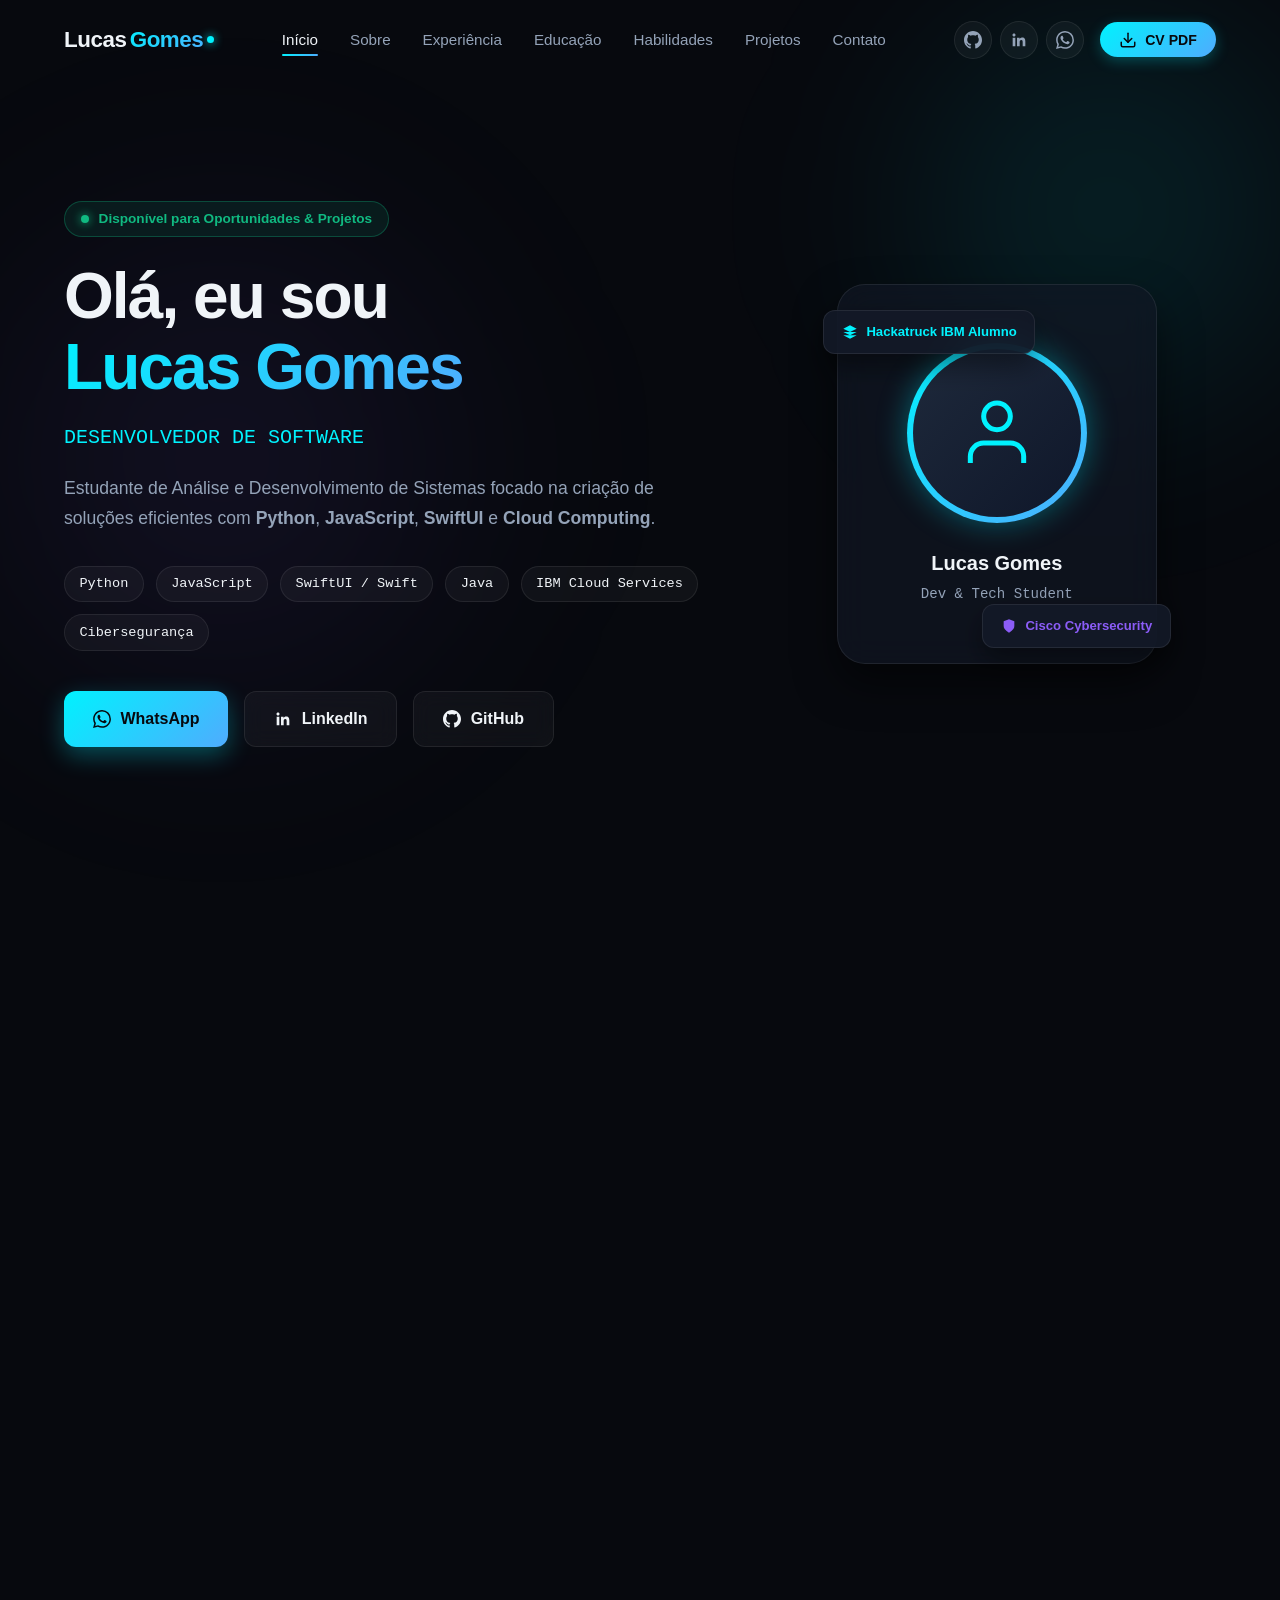
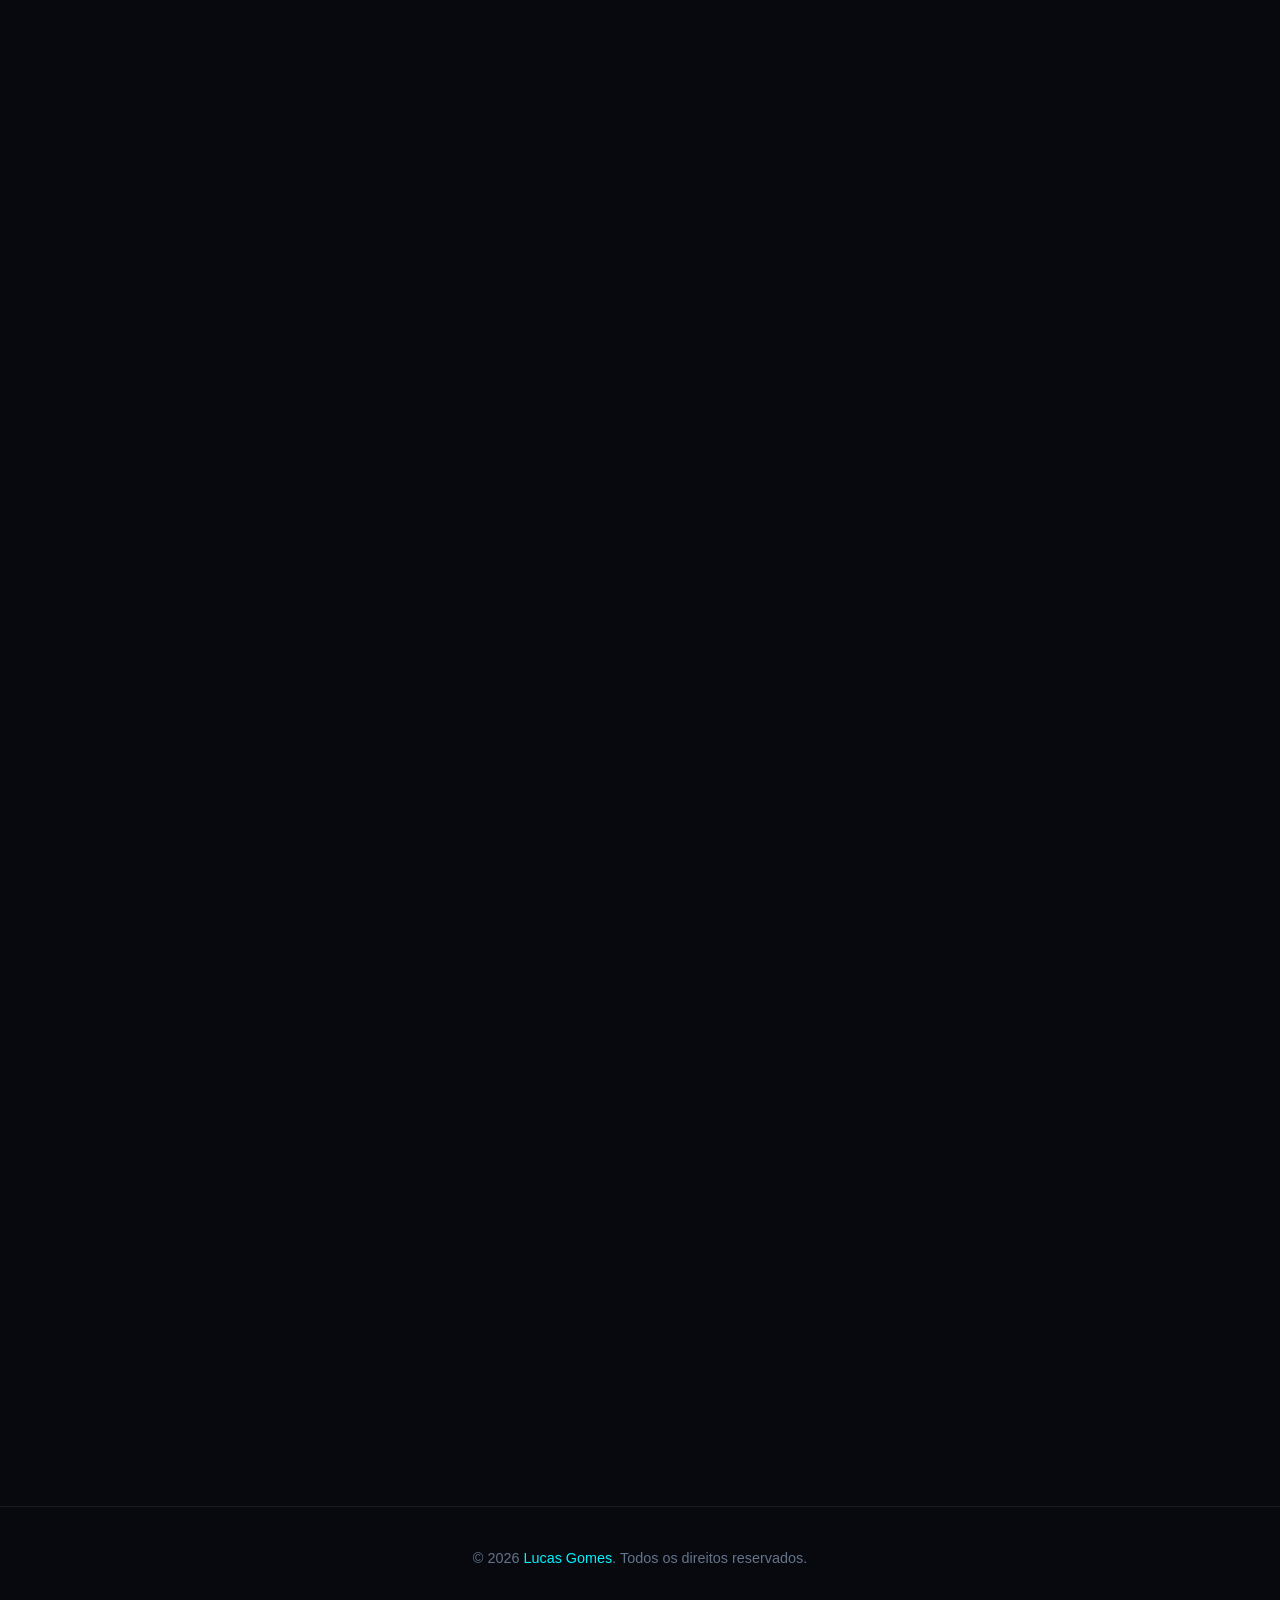
==== commit 74f36395: "feat(projetos): adiciona estudos de caso de arquitetura e atualiza portfolio - Atualiza cards de pro" ====
--- a/index.html
+++ b/index.html
@@ -9,24 +9,24 @@
   <title>Lucas Gomes - Desenvolvedor & Estudante de Tecnologia | Portfólio</title>
   <meta name="title" content="Lucas Gomes - Desenvolvedor & Estudante de Tecnologia | Portfólio" />
   <meta name="description"
-    content="Portfólio de Lucas Gomes - Desenvolvedor com foco em Python, JavaScript, SwiftUI, Java e Cloud Services. Confira experiências, formações e projetos." />
+    content="Portfólio de Lucas Gomes - Desenvolvedor Full-Stack com foco em TypeScript, Next.js, React, Node.js, Python, SwiftUI e Arquitetura de Software." />
   <meta name="keywords"
-    content="Lucas Gomes, Desenvolvedor, Python, JavaScript, SwiftUI, Java, IBM Cloud, Cibersegurança, ADS UNIFOR, UFC, Hackatruck, Developer Portfolio" />
+    content="Lucas Gomes, Desenvolvedor Full-Stack, TypeScript, Next.js, React, Node.js, PostgreSQL, MongoDB, Python, JavaScript, SwiftUI, Java, IBM Cloud, Cibersegurança, ADS UNIFOR, Developer Portfolio" />
   <meta name="author" content="Lucas Gomes" />
   <meta name="theme-color" content="#07090e" />
 
   <!-- Open Graph / Facebook -->
   <meta property="og:type" content="website" />
-  <meta property="og:title" content="Lucas Gomes - Desenvolvedor & Estudante de Tecnologia" />
+  <meta property="og:title" content="Lucas Gomes - Desenvolvedor de Software | Portfólio & Arquitetura" />
   <meta property="og:description"
-    content="Desenvolvedor com foco em Python, JavaScript, SwiftUI e soluções eficientes. Conheça minhas habilidades e trajetórias." />
+    content="Desenvolvedor com foco em soluções robustas, arquitetura de software, TypeScript, Next.js, React e sistemas distribuídos." />
   <meta property="og:image" content="https://github.com/luckhaosbb.png" />
 
   <!-- Twitter Cards -->
   <meta name="twitter:card" content="summary_large_image" />
-  <meta name="twitter:title" content="Lucas Gomes - Desenvolvedor & Estudante de Tecnologia" />
+  <meta name="twitter:title" content="Lucas Gomes - Desenvolvedor de Software | Portfólio & Arquitetura" />
   <meta name="twitter:description"
-    content="Desenvolvedor com foco em Python, JavaScript, SwiftUI e soluções eficientes. Conheça minhas habilidades e trajetórias." />
+    content="Desenvolvedor com foco em soluções robustas, arquitetura de software, TypeScript, Next.js, React e sistemas distribuídos." />
   <meta name="twitter:image" content="https://github.com/luckhaosbb.png" />
 
   <!-- Favicon SVG -->
@@ -64,6 +64,12 @@
         "https://linkedin.com/in/lucas-gomes-ab49582bb"
       ],
       "knowsAbout": [
+        "TypeScript",
+        "Next.js",
+        "React",
+        "Node.js",
+        "PostgreSQL",
+        "MongoDB",
         "Python",
         "JavaScript",
         "SwiftUI",
@@ -71,7 +77,7 @@
         "Java",
         "IBM Cloud",
         "Cibersegurança",
-        "Análise de Dados"
+        "Arquitetura de Software"
       ]
     }
     </script>
@@ -618,7 +624,7 @@
 
         <div class="projects-grid">
 
-          <!-- Project 1 -->
+          <!-- Project 1: Gridfy -->
           <div class="glass-card project-card">
             <div class="project-header">
               <svg class="folder-icon" width="36" height="36" viewBox="0 0 24 24" fill="none" stroke="currentColor"
@@ -626,31 +632,109 @@
                 <path d="M22 19a2 2 0 0 1-2 2H4a2 2 0 0 1-2-2V5a2 2 0 0 1 2-2h5l2 3h9a2 2 0 0 1 2 2z" />
               </svg>
               <div class="project-links">
-                <a href="https://github.com/luckhaosbb" target="_blank" rel="noopener noreferrer"
-                  class="project-link-icon" title="Ver no GitHub">
+                <span class="project-link-icon is-private" title="Código Proprietário / Repositório Privado (SaaS Comercial)"
+                  aria-label="Código Proprietário Privado">
+                  <svg width="20" height="20" viewBox="0 0 24 24" fill="none" stroke="currentColor" stroke-width="2">
+                    <rect x="3" y="11" width="18" height="11" rx="2" ry="2"></rect>
+                    <path d="M7 11V7a5 5 0 0 1 10 0v4"></path>
+                  </svg>
+                </span>
+                <a href="https://gridfy.luckhaosbb.dev/" target="_blank" rel="noopener noreferrer"
+                  class="project-link-icon" title="Ver Aplicação Online (Live Demo)" aria-label="Ver Gridfy Online">
+                  <svg width="20" height="20" viewBox="0 0 24 24" fill="none" stroke="currentColor" stroke-width="2">
+                    <path d="M18 13v6a2 2 0 0 1-2 2H5a2 2 0 0 1-2-2V8a2 2 0 0 1 2-2h6"></path>
+                    <polyline points="15 3 21 3 21 9"></polyline>
+                    <line x1="10" y1="14" x2="21" y2="3"></line>
+                  </svg>
+                </a>
+              </div>
+            </div>
+
+            <div class="project-badge-wrap">
+              <span class="project-badge">SaaS Multi-tenant</span>
+            </div>
+
+            <h3 class="project-title">Gridfy — Gestão & Validação de Conteúdo</h3>
+            <p class="project-desc">
+              Plataforma SaaS multi-tenant que centraliza planejamento, roteirização estratégica com foco em retenção, esteira criativa e validação ágil em 1 clique sem login via tokens criptografados exclusivos.
+            </p>
+
+            <div class="project-tags">
+              <span class="project-tag">Next.js 15</span>
+              <span class="project-tag">TypeScript</span>
+              <span class="project-tag">PostgreSQL</span>
+              <span class="project-tag">Prisma ORM</span>
+              <span class="project-tag">RBAC</span>
+              <span class="project-tag">Supabase</span>
+              <span class="project-tag">Tailwind CSS</span>
+            </div>
+
+            <div class="project-card-footer">
+              <a href="projetos/gridfy.html" class="project-btn-cta">
+                <span>Ver Estudo de Caso & Arquitetura</span>
+                <svg width="16" height="16" viewBox="0 0 24 24" fill="none" stroke="currentColor" stroke-width="2">
+                  <path d="M5 12h14M12 5l7 7-7 7"/>
+                </svg>
+              </a>
+            </div>
+          </div>
+
+          <!-- Project 2: HomeWash -->
+          <div class="glass-card project-card">
+            <div class="project-header">
+              <svg class="folder-icon" width="36" height="36" viewBox="0 0 24 24" fill="none" stroke="currentColor"
+                stroke-width="1.8">
+                <path d="M22 19a2 2 0 0 1-2 2H4a2 2 0 0 1-2-2V5a2 2 0 0 1 2-2h5l2 3h9a2 2 0 0 1 2 2z" />
+              </svg>
+              <div class="project-links">
+                <a href="https://github.com/thebylito/home-wash" target="_blank" rel="noopener noreferrer"
+                  class="project-link-icon" title="Ver no GitHub" aria-label="Código Fonte HomeWash no GitHub">
                   <svg width="20" height="20" viewBox="0 0 24 24" fill="currentColor">
                     <path
                       d="M12 0c-6.626 0-12 5.373-12 12 0 5.302 3.438 9.8 8.207 11.387.599.111.793-.261.793-.577v-2.234c-3.338.726-4.033-1.416-4.033-1.416-.546-1.387-1.333-1.756-1.333-1.756-1.089-.745.083-.729.083-.729 1.205.084 1.839 1.237 1.839 1.237 1.07 1.834 2.807 1.304 3.492.997.107-.775.418-1.305.762-1.604-2.665-.305-5.467-1.334-5.467-5.931 0-1.311.469-2.381 1.236-3.221-.124-.303-.535-1.524.117-3.176 0 0 1.008-.322 3.301 1.23.957-.266 1.983-.399 3.003-.404 1.02.005 2.047.138 3.006.404 2.291-1.552 3.297-1.23 3.297-1.23.653 1.653.242 2.874.118 3.176.77.84 1.235 1.911 1.235 3.221 0 4.609-2.807 5.624-5.479 5.921.43.372.823 1.102.823 2.222v3.293c0 .319.192.694.801.576 4.765-1.589 8.199-6.086 8.199-11.386 0-6.627-5.373-12-12-12z" />
                   </svg>
                 </a>
-              </div>
-            </div>
-
-            <h3 class="project-title">Hackatruck Cloud App (iOS)</h3>
+                <a href="https://homewash.thebylito.dev/" target="_blank" rel="noopener noreferrer"
+                  class="project-link-icon" title="Ver Aplicação Online (Live Demo)" aria-label="Ver HomeWash Online">
+                  <svg width="20" height="20" viewBox="0 0 24 24" fill="none" stroke="currentColor" stroke-width="2">
+                    <path d="M18 13v6a2 2 0 0 1-2 2H5a2 2 0 0 1-2-2V8a2 2 0 0 1 2-2h6"></path>
+                    <polyline points="15 3 21 3 21 9"></polyline>
+                    <line x1="10" y1="14" x2="21" y2="3"></line>
+                  </svg>
+                </a>
+              </div>
+            </div>
+
+            <div class="project-badge-wrap">
+              <span class="project-badge">Marketplace & Concorrência</span>
+            </div>
+
+            <h3 class="project-title">HomeWash — Intermediação Automotiva</h3>
             <p class="project-desc">
-              Aplicação iOS em Swift e SwiftUI desenvolvida durante o programa Hackatruck MakerSpace, integrada às APIs
-              do IBM Cloud (Watson Speech & Text).
+              Plataforma web sob demanda em piloto com modelo "primeiro que aceita leva". Arquitetura limpa com concorrência atômica condicional no MongoDB e contrato OpenAPI estrito.
             </p>
 
             <div class="project-tags">
-              <span class="project-tag">SwiftUI</span>
-              <span class="project-tag">IBM Cloud</span>
-              <span class="project-tag">Node-RED</span>
-              <span class="project-tag">CBL</span>
-            </div>
-          </div>
-
-          <!-- Project 2 -->
+              <span class="project-tag">Express 5</span>
+              <span class="project-tag">React 19</span>
+              <span class="project-tag">TypeScript 5.9</span>
+              <span class="project-tag">MongoDB Atômico</span>
+              <span class="project-tag">OpenAPI / Scalar</span>
+              <span class="project-tag">Zod</span>
+              <span class="project-tag">JWT Host-Only</span>
+            </div>
+
+            <div class="project-card-footer">
+              <a href="projetos/homewash.html" class="project-btn-cta">
+                <span>Ver Estudo de Caso & Arquitetura</span>
+                <svg width="16" height="16" viewBox="0 0 24 24" fill="none" stroke="currentColor" stroke-width="2">
+                  <path d="M5 12h14M12 5l7 7-7 7"/>
+                </svg>
+              </a>
+            </div>
+          </div>
+
+          <!-- Project 3: Extreme Exoplanets -->
           <div class="glass-card project-card">
             <div class="project-header">
               <svg class="folder-icon" width="36" height="36" viewBox="0 0 24 24" fill="none" stroke="currentColor"
@@ -658,57 +742,50 @@
                 <path d="M22 19a2 2 0 0 1-2 2H4a2 2 0 0 1-2-2V5a2 2 0 0 1 2-2h5l2 3h9a2 2 0 0 1 2 2z" />
               </svg>
               <div class="project-links">
-                <a href="https://github.com/luckhaosbb" target="_blank" rel="noopener noreferrer"
-                  class="project-link-icon" title="Ver no GitHub">
+                <a href="https://github.com/luckhaosbb/exoplanetas-extremos" target="_blank" rel="noopener noreferrer"
+                  class="project-link-icon" title="Ver no GitHub" aria-label="Código Fonte Exoplanetas no GitHub">
                   <svg width="20" height="20" viewBox="0 0 24 24" fill="currentColor">
                     <path
                       d="M12 0c-6.626 0-12 5.373-12 12 0 5.302 3.438 9.8 8.207 11.387.599.111.793-.261.793-.577v-2.234c-3.338.726-4.033-1.416-4.033-1.416-.546-1.387-1.333-1.756-1.333-1.756-1.089-.745.083-.729.083-.729 1.205.084 1.839 1.237 1.839 1.237 1.07 1.834 2.807 1.304 3.492.997.107-.775.418-1.305.762-1.604-2.665-.305-5.467-1.334-5.467-5.931 0-1.311.469-2.381 1.236-3.221-.124-.303-.535-1.524.117-3.176 0 0 1.008-.322 3.301 1.23.957-.266 1.983-.399 3.003-.404 1.02.005 2.047.138 3.006.404 2.291-1.552 3.297-1.23 3.297-1.23.653 1.653.242 2.874.118 3.176.77.84 1.235 1.911 1.235 3.221 0 4.609-2.807 5.624-5.479 5.921.43.372.823 1.102.823 2.222v3.293c0 .319.192.694.801.576 4.765-1.589 8.199-6.086 8.199-11.386 0-6.627-5.373-12-12-12z" />
                   </svg>
                 </a>
-              </div>
-            </div>
-
-            <h3 class="project-title">Análise de Dados com Python</h3>
-            <p class="project-desc">
-              Scripts e rotinas em Python voltados para manipulação de datasets, estatística descritiva e tratamento de
-              dados desenvolvidos na UFC.
-            </p>
-
-            <div class="project-tags">
-              <span class="project-tag">Python</span>
-              <span class="project-tag">Data Analysis</span>
-              <span class="project-tag">Estatística</span>
-            </div>
-          </div>
-
-          <!-- Project 3 -->
-          <div class="glass-card project-card">
-            <div class="project-header">
-              <svg class="folder-icon" width="36" height="36" viewBox="0 0 24 24" fill="none" stroke="currentColor"
-                stroke-width="1.8">
-                <path d="M22 19a2 2 0 0 1-2 2H4a2 2 0 0 1-2-2V5a2 2 0 0 1 2-2h5l2 3h9a2 2 0 0 1 2 2z" />
-              </svg>
-              <div class="project-links">
-                <a href="https://github.com/luckhaosbb" target="_blank" rel="noopener noreferrer"
-                  class="project-link-icon" title="Ver no GitHub">
-                  <svg width="20" height="20" viewBox="0 0 24 24" fill="currentColor">
-                    <path
-                      d="M12 0c-6.626 0-12 5.373-12 12 0 5.302 3.438 9.8 8.207 11.387.599.111.793-.261.793-.577v-2.234c-3.338.726-4.033-1.416-4.033-1.416-.546-1.387-1.333-1.756-1.333-1.756-1.089-.745.083-.729.083-.729 1.205.084 1.839 1.237 1.839 1.237 1.07 1.834 2.807 1.304 3.492.997.107-.775.418-1.305.762-1.604-2.665-.305-5.467-1.334-5.467-5.931 0-1.311.469-2.381 1.236-3.221-.124-.303-.535-1.524.117-3.176 0 0 1.008-.322 3.301 1.23.957-.266 1.983-.399 3.003-.404 1.02.005 2.047.138 3.006.404 2.291-1.552 3.297-1.23 3.297-1.23.653 1.653.242 2.874.118 3.176.77.84 1.235 1.911 1.235 3.221 0 4.609-2.807 5.624-5.479 5.921.43.372.823 1.102.823 2.222v3.293c0 .319.192.694.801.576 4.765-1.589 8.199-6.086 8.199-11.386 0-6.627-5.373-12-12-12z" />
+                <a href="https://exoplanets.luckhaosbb.dev/" target="_blank" rel="noopener noreferrer"
+                  class="project-link-icon" title="Ver Aplicação Online (Live Demo)" aria-label="Ver Exoplanets Online">
+                  <svg width="20" height="20" viewBox="0 0 24 24" fill="none" stroke="currentColor" stroke-width="2">
+                    <path d="M18 13v6a2 2 0 0 1-2 2H5a2 2 0 0 1-2-2V8a2 2 0 0 1 2-2h6"></path>
+                    <polyline points="15 3 21 3 21 9"></polyline>
+                    <line x1="10" y1="14" x2="21" y2="3"></line>
                   </svg>
                 </a>
               </div>
             </div>
 
-            <h3 class="project-title">Sistemas e Aplicações em Java</h3>
+            <div class="project-badge-wrap">
+              <span class="project-badge">3D Shaders & AI Pipeline</span>
+            </div>
+
+            <h3 class="project-title">Extreme Exoplanets — Telemetria 3D & AI</h3>
             <p class="project-desc">
-              Sistemas desenvolvidos na UNIFOR aplicando Programação Orientada a Objetos (POO), estruturas de dados e
-              lógica de software em Java.
+              Aplicação astronômica full-stack com rotação automatizada a cada 24h via NASA TAP API, sensor orbital CRT 3D em WebGL e pipeline de IA em cascata com 4 tiers e esteganografia HMAC-SHA256.
             </p>
 
             <div class="project-tags">
-              <span class="project-tag">Java</span>
-              <span class="project-tag">POO</span>
-              <span class="project-tag">Algoritmos</span>
+              <span class="project-tag">Node.js / Express</span>
+              <span class="project-tag">PostgreSQL Pool</span>
+              <span class="project-tag">WebGL Shaders</span>
+              <span class="project-tag">NASA API</span>
+              <span class="project-tag">HMAC-SHA256</span>
+              <span class="project-tag">AI Cascade</span>
+              <span class="project-tag">Resend</span>
+            </div>
+
+            <div class="project-card-footer">
+              <a href="projetos/exoplanetas.html" class="project-btn-cta">
+                <span>Ver Estudo de Caso & Arquitetura</span>
+                <svg width="16" height="16" viewBox="0 0 24 24" fill="none" stroke="currentColor" stroke-width="2">
+                  <path d="M5 12h14M12 5l7 7-7 7"/>
+                </svg>
+              </a>
             </div>
           </div>
 
--- a/style.css
+++ b/style.css
@@ -973,25 +973,60 @@
   display: flex;
   justify-content: space-between;
   align-items: center;
-  margin-bottom: 1rem;
+  margin-bottom: 0.75rem;
+}
+
+.project-badge-wrap {
+  display: flex;
+  align-items: center;
+  margin-bottom: 0.85rem;
+}
+
+.project-badge {
+  font-family: var(--font-mono);
+  font-size: 0.7rem;
+  font-weight: 600;
+  text-transform: uppercase;
+  letter-spacing: 0.04em;
+  padding: 0.22rem 0.65rem;
+  border-radius: 9999px;
+  background: rgba(0, 242, 254, 0.08);
+  color: var(--accent-cyan);
+  border: 1px solid rgba(0, 242, 254, 0.22);
 }
 
 .folder-icon {
   color: var(--accent-cyan);
+  flex-shrink: 0;
 }
 
 .project-links {
   display: flex;
+  align-items: center;
   gap: 0.75rem;
 }
 
 .project-link-icon {
   color: var(--text-muted);
-  transition: color var(--transition-fast);
+  transition: color var(--transition-fast), transform var(--transition-fast);
+  display: inline-flex;
+  align-items: center;
+  justify-content: center;
 }
 
 .project-link-icon:hover {
   color: var(--accent-cyan);
+  transform: translateY(-2px);
+}
+
+.project-link-icon.is-private {
+  color: var(--text-dim);
+  cursor: help;
+}
+
+.project-link-icon.is-private:hover {
+  color: #fbbf24;
+  transform: none;
 }
 
 .project-title {
@@ -999,6 +1034,7 @@
   font-weight: 700;
   color: var(--text-main);
   margin-bottom: 0.6rem;
+  line-height: 1.3;
 }
 
 .project-desc {
@@ -1011,17 +1047,56 @@
 .project-tags {
   display: flex;
   flex-wrap: wrap;
-  gap: 0.5rem;
+  gap: 0.45rem;
   margin-top: auto;
 }
 
 .project-tag {
   font-family: var(--font-mono);
-  font-size: 0.78rem;
+  font-size: 0.76rem;
   color: var(--accent-cyan);
   background: rgba(0, 242, 254, 0.08);
-  padding: 0.2rem 0.6rem;
+  border: 1px solid rgba(0, 242, 254, 0.15);
+  padding: 0.2rem 0.55rem;
   border-radius: 4px;
+}
+
+.project-card-footer {
+  margin-top: 1.25rem;
+  padding-top: 1rem;
+  border-top: 1px solid var(--border-color);
+}
+
+.project-btn-cta {
+  display: inline-flex;
+  align-items: center;
+  justify-content: space-between;
+  width: 100%;
+  padding: 0.7rem 1rem;
+  border-radius: var(--radius-sm);
+  background: rgba(0, 242, 254, 0.06);
+  border: 1px solid rgba(0, 242, 254, 0.2);
+  color: var(--accent-cyan);
+  font-size: 0.88rem;
+  font-weight: 600;
+  text-decoration: none;
+  transition: all var(--transition-fast);
+}
+
+.project-btn-cta:hover {
+  background: var(--gradient-primary);
+  color: #07090e;
+  border-color: transparent;
+  transform: translateX(3px);
+  box-shadow: 0 4px 18px rgba(0, 242, 254, 0.3);
+}
+
+.project-btn-cta svg {
+  transition: transform var(--transition-fast);
+}
+
+.project-btn-cta:hover svg {
+  transform: translateX(4px);
 }
 
 /* ==========================================================================
@@ -1328,6 +1403,689 @@
     transform: none !important;
     transition: none !important;
   }
+}
+
+/* ==========================================================================
+   CASE STUDY & PROJECT ARCHITECTURE DETAILS (PORTFOLIO PAGES)
+   ========================================================================== */
+
+.case-study-page {
+  padding-top: calc(var(--nav-height) + 1.5rem);
+  padding-bottom: 6rem;
+  position: relative;
+  z-index: 1;
+}
+
+.case-nav {
+  position: sticky;
+  top: 0;
+  left: 0;
+  width: 100%;
+  height: var(--nav-height);
+  background: rgba(7, 9, 14, 0.88);
+  backdrop-filter: blur(20px);
+  -webkit-backdrop-filter: blur(20px);
+  border-bottom: 1px solid var(--border-color);
+  z-index: 100;
+  transition: all var(--transition-normal);
+}
+
+.case-nav-container {
+  display: flex;
+  justify-content: space-between;
+  align-items: center;
+  height: 100%;
+  gap: 1rem;
+}
+
+.btn-back-cv {
+  display: inline-flex;
+  align-items: center;
+  gap: 0.5rem;
+  padding: 0.6rem 1.1rem;
+  border-radius: var(--radius-md);
+  background: rgba(255, 255, 255, 0.04);
+  border: 1px solid var(--border-color);
+  color: var(--text-main);
+  font-size: 0.88rem;
+  font-weight: 600;
+  text-decoration: none;
+  transition: all var(--transition-fast);
+}
+
+.btn-back-cv:hover {
+  background: rgba(0, 242, 254, 0.1);
+  border-color: var(--accent-cyan);
+  color: var(--accent-cyan);
+  transform: translateX(-3px);
+}
+
+.case-nav-actions {
+  display: flex;
+  align-items: center;
+  gap: 0.75rem;
+}
+
+.btn-case-action {
+  display: inline-flex;
+  align-items: center;
+  gap: 0.5rem;
+  padding: 0.55rem 1rem;
+  border-radius: var(--radius-md);
+  font-size: 0.85rem;
+  font-weight: 600;
+  text-decoration: none;
+  transition: all var(--transition-fast);
+}
+
+.btn-case-action.primary {
+  background: var(--gradient-primary);
+  color: #07090e;
+  box-shadow: 0 4px 15px rgba(0, 242, 254, 0.25);
+}
+
+.btn-case-action.primary:hover {
+  transform: translateY(-2px);
+  box-shadow: 0 6px 20px rgba(0, 242, 254, 0.4);
+}
+
+.btn-case-action.secondary {
+  background: rgba(255, 255, 255, 0.05);
+  border: 1px solid var(--border-color);
+  color: var(--text-main);
+}
+
+.btn-case-action.secondary:hover {
+  border-color: var(--accent-cyan);
+  color: var(--accent-cyan);
+  transform: translateY(-2px);
+}
+
+.badge-repo-private {
+  display: inline-flex;
+  align-items: center;
+  gap: 0.45rem;
+  padding: 0.45rem 0.85rem;
+  border-radius: var(--radius-md);
+  background: rgba(251, 191, 36, 0.08);
+  border: 1px solid rgba(251, 191, 36, 0.25);
+  color: #fbbf24;
+  font-family: var(--font-mono);
+  font-size: 0.78rem;
+  font-weight: 600;
+  cursor: help;
+}
+
+.btn-secondary.is-static {
+  cursor: help;
+  background: rgba(251, 191, 36, 0.05);
+  border-color: rgba(251, 191, 36, 0.25);
+  color: #fbbf24;
+}
+
+.btn-secondary.is-static:hover {
+  border-color: #fbbf24;
+  color: #fde68a;
+  transform: none;
+}
+
+/* Case Hero */
+.case-hero {
+  margin-bottom: 4rem;
+}
+
+.case-hero-tag {
+  display: inline-flex;
+  align-items: center;
+  gap: 0.5rem;
+  font-family: var(--font-mono);
+  font-size: 0.8rem;
+  font-weight: 600;
+  color: var(--accent-cyan);
+  background: rgba(0, 242, 254, 0.1);
+  border: 1px solid rgba(0, 242, 254, 0.25);
+  padding: 0.35rem 0.85rem;
+  border-radius: 9999px;
+  margin-bottom: 1.25rem;
+  text-transform: uppercase;
+  letter-spacing: 0.06em;
+}
+
+.case-hero-title {
+  font-size: clamp(1.65rem, 2.7vw, 2.35rem);
+  font-weight: 800;
+  line-height: 1.25;
+  letter-spacing: -0.02em;
+  margin-bottom: 1rem;
+}
+
+.case-hero-title .gradient-text {
+  display: inline-block;
+  font-size: clamp(1.2rem, 2vw, 1.65rem);
+  font-weight: 700;
+  line-height: 1.35;
+}
+
+.case-hero-subtitle {
+  font-size: clamp(1rem, 2vw, 1.2rem);
+  color: var(--text-muted);
+  max-width: 860px;
+  line-height: 1.7;
+  margin-bottom: 2rem;
+}
+
+.case-hero-actions {
+  display: flex;
+  flex-wrap: wrap;
+  gap: 1rem;
+  margin-bottom: 3rem;
+}
+
+/* Metrics Grid */
+.metrics-grid {
+  display: grid;
+  grid-template-columns: repeat(auto-fit, minmax(250px, 1fr));
+  gap: 1.25rem;
+}
+
+.metric-card {
+  background: var(--bg-card);
+  border: 1px solid var(--border-color);
+  border-radius: var(--radius-md);
+  padding: 1.5rem;
+  transition: all var(--transition-fast);
+  backdrop-filter: blur(12px);
+  position: relative;
+  overflow: hidden;
+}
+
+.metric-card::before {
+  content: '';
+  position: absolute;
+  top: 0;
+  left: 0;
+  width: 100%;
+  height: 2px;
+  background: var(--gradient-primary);
+  opacity: 0.35;
+  transition: opacity var(--transition-fast);
+}
+
+.metric-card:hover {
+  transform: translateY(-3px);
+  border-color: rgba(0, 242, 254, 0.3);
+}
+
+.metric-card:hover::before {
+  opacity: 1;
+}
+
+.metric-header {
+  display: flex;
+  align-items: center;
+  gap: 0.6rem;
+  margin-bottom: 0.5rem;
+}
+
+.metric-icon {
+  color: var(--accent-cyan);
+}
+
+.metric-label {
+  font-family: var(--font-mono);
+  font-size: 0.75rem;
+  color: var(--text-dim);
+  text-transform: uppercase;
+  letter-spacing: 0.05em;
+}
+
+.metric-value {
+  font-size: 1.35rem;
+  font-weight: 800;
+  color: var(--text-main);
+  margin-bottom: 0.4rem;
+  line-height: 1.25;
+}
+
+.metric-desc {
+  font-size: 0.88rem;
+  color: var(--text-muted);
+  line-height: 1.55;
+}
+
+/* Section Blocks */
+.case-section-block {
+  margin-bottom: 4rem;
+}
+
+.case-section-title {
+  font-size: clamp(1.4rem, 2.8vw, 1.9rem);
+  font-weight: 800;
+  color: var(--text-main);
+  margin-bottom: 1.5rem;
+  display: flex;
+  align-items: center;
+  gap: 0.75rem;
+}
+
+.case-section-title::after {
+  content: '';
+  flex: 1;
+  height: 1px;
+  background: linear-gradient(90deg, rgba(255, 255, 255, 0.12), transparent);
+}
+
+.case-split-grid {
+  display: grid;
+  grid-template-columns: repeat(auto-fit, minmax(320px, 1fr));
+  gap: 1.75rem;
+}
+
+.case-card-inner {
+  background: var(--bg-card);
+  border: 1px solid var(--border-color);
+  border-radius: var(--radius-lg);
+  padding: 2rem;
+  backdrop-filter: blur(14px);
+  height: 100%;
+}
+
+.case-card-inner h3 {
+  font-size: 1.25rem;
+  font-weight: 700;
+  color: var(--text-main);
+  margin-bottom: 1rem;
+  display: flex;
+  align-items: center;
+  gap: 0.6rem;
+}
+
+.case-card-inner p {
+  color: var(--text-muted);
+  font-size: 0.95rem;
+  line-height: 1.7;
+  margin-bottom: 1rem;
+}
+
+.case-card-inner p:last-child {
+  margin-bottom: 0;
+}
+
+.case-list {
+  list-style: none;
+  padding: 0;
+  margin: 1rem 0;
+}
+
+.case-list li {
+  position: relative;
+  padding-left: 1.5rem;
+  margin-bottom: 0.75rem;
+  color: var(--text-muted);
+  font-size: 0.93rem;
+  line-height: 1.6;
+}
+
+.case-list li::before {
+  content: '▹';
+  position: absolute;
+  left: 0;
+  top: 0;
+  color: var(--accent-cyan);
+  font-size: 1.1rem;
+}
+
+.case-list li strong {
+  color: var(--text-main);
+}
+
+/* Callout Box */
+.case-callout {
+  border-left: 3px solid var(--accent-cyan);
+  background: rgba(0, 242, 254, 0.05);
+  border-radius: 0 var(--radius-md) var(--radius-md) 0;
+  padding: 1.25rem 1.5rem;
+  margin: 1.5rem 0;
+}
+
+.case-callout-title {
+  font-family: var(--font-mono);
+  font-size: 0.8rem;
+  font-weight: 700;
+  color: var(--accent-cyan);
+  text-transform: uppercase;
+  letter-spacing: 0.05em;
+  margin-bottom: 0.4rem;
+  display: flex;
+  align-items: center;
+  gap: 0.5rem;
+}
+
+.case-callout p {
+  color: #cbd5e1;
+  font-size: 0.92rem;
+  line-height: 1.65;
+  margin: 0;
+}
+
+/* Architectural Diagram */
+.arch-diagram-card {
+  background: rgba(11, 16, 26, 0.75);
+  border: 1px solid var(--border-color);
+  border-radius: var(--radius-lg);
+  padding: 2.25rem;
+  margin: 1.5rem 0;
+  position: relative;
+  overflow: hidden;
+}
+
+.diagram-layer {
+  background: rgba(18, 26, 42, 0.6);
+  border: 1px solid rgba(255, 255, 255, 0.08);
+  border-radius: var(--radius-md);
+  padding: 1.25rem 1.5rem;
+  margin-bottom: 0.5rem;
+  position: relative;
+  transition: border-color var(--transition-fast);
+}
+
+.diagram-layer:hover {
+  border-color: rgba(0, 242, 254, 0.3);
+}
+
+.diagram-layer-header {
+  display: flex;
+  justify-content: space-between;
+  align-items: center;
+  margin-bottom: 0.85rem;
+  flex-wrap: wrap;
+  gap: 0.5rem;
+}
+
+.layer-badge {
+  font-family: var(--font-mono);
+  font-size: 0.72rem;
+  font-weight: 600;
+  text-transform: uppercase;
+  color: var(--accent-cyan);
+  background: rgba(0, 242, 254, 0.1);
+  border: 1px solid rgba(0, 242, 254, 0.2);
+  padding: 0.2rem 0.55rem;
+  border-radius: 4px;
+}
+
+.layer-title {
+  font-size: 1.05rem;
+  font-weight: 700;
+  color: var(--text-main);
+}
+
+.layer-items {
+  display: flex;
+  flex-wrap: wrap;
+  gap: 0.55rem;
+}
+
+.layer-item-pill {
+  font-family: var(--font-mono);
+  font-size: 0.82rem;
+  background: rgba(255, 255, 255, 0.04);
+  border: 1px solid rgba(255, 255, 255, 0.08);
+  color: var(--text-main);
+  padding: 0.4rem 0.8rem;
+  border-radius: var(--radius-sm);
+  display: inline-flex;
+  align-items: center;
+  gap: 0.45rem;
+  transition: all var(--transition-fast);
+}
+
+.layer-item-pill:hover {
+  background: rgba(0, 242, 254, 0.08);
+  border-color: rgba(0, 242, 254, 0.25);
+  color: var(--accent-cyan);
+}
+
+.layer-connector {
+  display: flex;
+  justify-content: center;
+  align-items: center;
+  color: var(--accent-cyan);
+  padding: 0.5rem 0;
+  opacity: 0.7;
+}
+
+/* ADR (Architectural Decision Records) */
+.adr-grid {
+  display: grid;
+  grid-template-columns: 1fr;
+  gap: 1.5rem;
+}
+
+.adr-card {
+  background: var(--bg-card);
+  border: 1px solid var(--border-color);
+  border-radius: var(--radius-md);
+  padding: 1.75rem;
+  transition: border-color var(--transition-fast), transform var(--transition-fast);
+}
+
+.adr-card:hover {
+  border-color: rgba(59, 130, 246, 0.35);
+  transform: translateY(-2px);
+}
+
+.adr-header {
+  display: flex;
+  align-items: center;
+  gap: 0.75rem;
+  margin-bottom: 1rem;
+  flex-wrap: wrap;
+}
+
+.adr-id {
+  font-family: var(--font-mono);
+  font-size: 0.75rem;
+  font-weight: 700;
+  color: var(--accent-blue);
+  background: rgba(59, 130, 246, 0.15);
+  border: 1px solid rgba(59, 130, 246, 0.3);
+  padding: 0.25rem 0.6rem;
+  border-radius: 4px;
+}
+
+.adr-status {
+  font-family: var(--font-mono);
+  font-size: 0.72rem;
+  color: var(--accent-emerald);
+  background: rgba(16, 185, 129, 0.12);
+  border: 1px solid rgba(16, 185, 129, 0.25);
+  padding: 0.2rem 0.55rem;
+  border-radius: 4px;
+}
+
+.adr-title {
+  font-size: 1.2rem;
+  font-weight: 700;
+  color: var(--text-main);
+  width: 100%;
+}
+
+.adr-row {
+  margin-bottom: 0.85rem;
+  font-size: 0.94rem;
+  line-height: 1.65;
+  color: var(--text-muted);
+}
+
+.adr-row:last-child {
+  margin-bottom: 0;
+}
+
+.adr-row-label {
+  font-family: var(--font-mono);
+  font-size: 0.8rem;
+  font-weight: 600;
+  color: var(--accent-cyan);
+  display: block;
+  margin-bottom: 0.25rem;
+  text-transform: uppercase;
+  letter-spacing: 0.04em;
+}
+
+/* Directory Tree block */
+.code-tree-block {
+  background: #090d16;
+  border: 1px solid rgba(255, 255, 255, 0.08);
+  border-radius: var(--radius-md);
+  padding: 1.5rem 1.75rem;
+  font-family: var(--font-mono);
+  font-size: 0.84rem;
+  line-height: 1.75;
+  overflow-x: auto;
+  color: #cbd5e1;
+  white-space: pre;
+  tab-size: 2;
+  display: block;
+}
+
+.code-tree-block code {
+  font-family: inherit;
+  font-size: inherit;
+  color: inherit;
+  white-space: pre;
+  display: block;
+}
+
+.tree-folder {
+  color: var(--accent-cyan);
+  font-weight: 600;
+}
+
+.tree-file {
+  color: #93c5fd;
+}
+
+.tree-comment {
+  color: #64748b;
+  font-style: italic;
+}
+
+/* Tech Spec Table */
+.tech-spec-grid {
+  display: grid;
+  grid-template-columns: repeat(auto-fit, minmax(240px, 1fr));
+  gap: 1.2rem;
+}
+
+.spec-item {
+  background: rgba(255, 255, 255, 0.02);
+  border: 1px solid rgba(255, 255, 255, 0.07);
+  border-radius: var(--radius-sm);
+  padding: 1.2rem 1.4rem;
+}
+
+.spec-key {
+  font-family: var(--font-mono);
+  font-size: 0.75rem;
+  color: var(--text-dim);
+  text-transform: uppercase;
+  margin-bottom: 0.4rem;
+  letter-spacing: 0.05em;
+}
+
+.spec-val {
+  font-size: 1rem;
+  font-weight: 700;
+  color: var(--text-main);
+  margin-bottom: 0.3rem;
+}
+
+.spec-detail {
+  font-size: 0.84rem;
+  color: var(--text-muted);
+  line-height: 1.5;
+}
+
+/* Bottom Navigation Between Projects */
+.project-nav-footer {
+  margin-top: 5rem;
+  padding-top: 3.5rem;
+  border-top: 1px solid var(--border-color);
+}
+
+.project-nav-footer-title {
+  text-align: center;
+  font-size: 1.25rem;
+  font-weight: 700;
+  color: var(--text-main);
+  margin-bottom: 2rem;
+}
+
+.nav-projects-cards {
+  display: grid;
+  grid-template-columns: repeat(auto-fit, minmax(300px, 1fr));
+  gap: 1.5rem;
+}
+
+.nav-project-card {
+  display: flex;
+  flex-direction: column;
+  justify-content: space-between;
+  padding: 1.75rem;
+  text-decoration: none;
+  background: var(--bg-card);
+  border: 1px solid var(--border-color);
+  border-radius: var(--radius-md);
+  transition: all var(--transition-fast);
+}
+
+.nav-project-card:hover {
+  border-color: var(--accent-cyan);
+  transform: translateY(-4px);
+  box-shadow: 0 10px 25px rgba(0, 242, 254, 0.15);
+}
+
+.nav-project-meta {
+  font-family: var(--font-mono);
+  font-size: 0.75rem;
+  color: var(--accent-cyan);
+  margin-bottom: 0.5rem;
+  text-transform: uppercase;
+  letter-spacing: 0.05em;
+}
+
+.nav-project-title {
+  font-size: 1.15rem;
+  font-weight: 700;
+  color: var(--text-main);
+  margin-bottom: 0.5rem;
+  line-height: 1.35;
+}
+
+.nav-project-desc {
+  font-size: 0.88rem;
+  color: var(--text-muted);
+  line-height: 1.55;
+  margin-bottom: 1rem;
+}
+
+.nav-project-link-text {
+  font-size: 0.88rem;
+  font-weight: 600;
+  color: var(--accent-cyan);
+  display: inline-flex;
+  align-items: center;
+  gap: 0.45rem;
+  margin-top: auto;
+}
+
+.nav-project-card:hover .nav-project-link-text svg {
+  transform: translateX(4px);
+}
+
+.nav-project-link-text svg {
+  transition: transform var(--transition-fast);
 }
 
 /* ==========================================================================
@@ -1766,6 +2524,17 @@
     page-break-inside: avoid !important;
   }
 
+  .project-header-left {
+    display: flex !important;
+    align-items: center !important;
+  }
+
+  .project-badge,
+  .project-links,
+  .project-card-footer {
+    display: none !important;
+  }
+
   .folder-icon {
     width: 18px !important;
     height: 18px !important;
